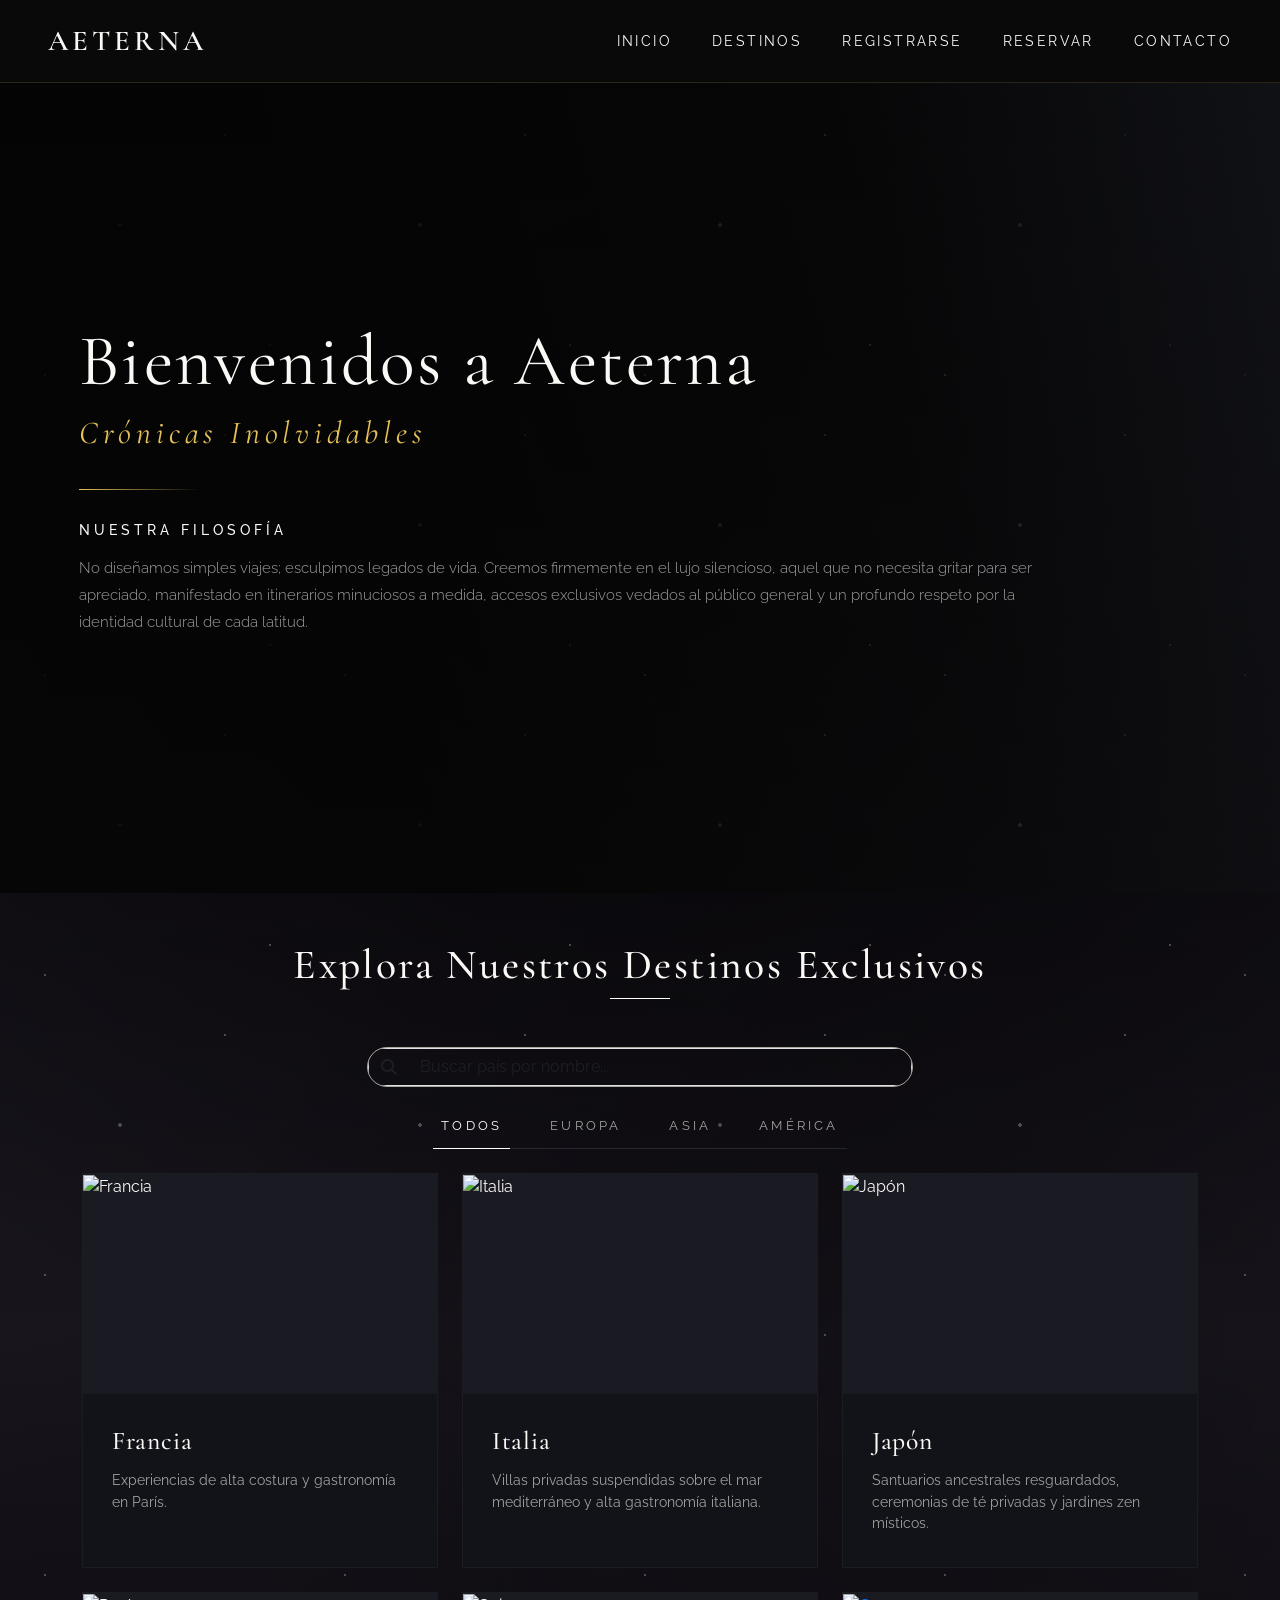
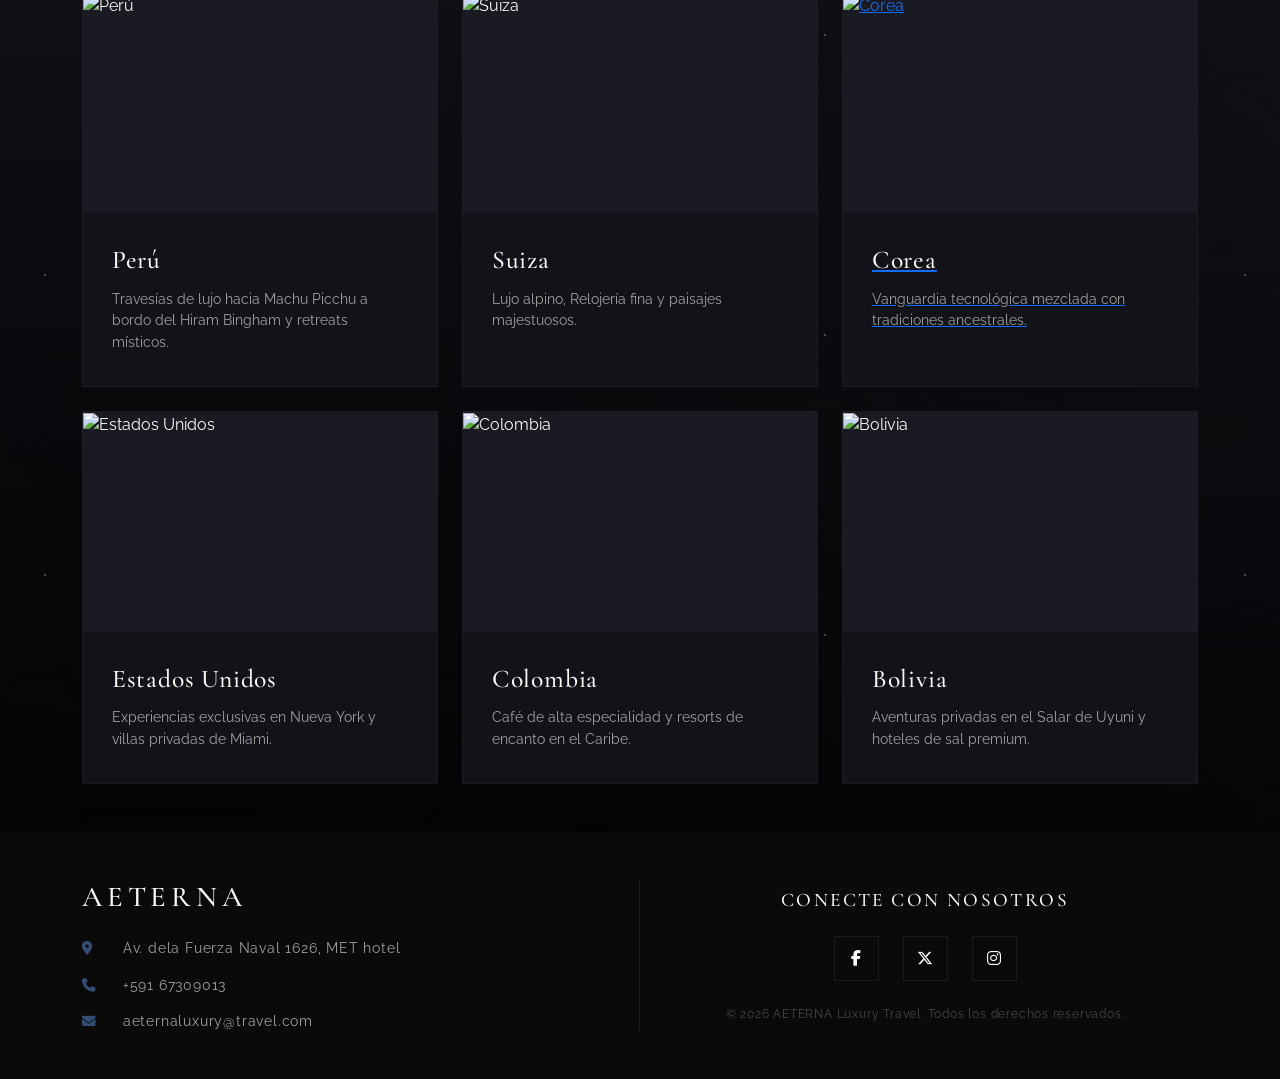
==== index.html @ 86c75acb "Add files via upload" ====
<!DOCTYPE html>
<html lang="es">
<head>
    <meta charset="UTF-8">
    <meta name="viewport" content="width=device-width, initial-scale=1.0">
    <title>Aeterna | Agencia de Turismo</title>
    <link href="https://cdn.jsdelivr.net/npm/bootstrap@5.3.2/dist/css/bootstrap.min.css" rel="stylesheet">
    <link rel="stylesheet" href="https://cdnjs.cloudflare.com/ajax/libs/font-awesome/6.4.2/css/all.min.css">
    <link rel="preconnect" href="https://fonts.googleapis.com">
    <link rel="preconnect" href="https://fonts.gstatic.com" crossorigin>
    <link href="https://fonts.googleapis.com/css2?family=Cormorant+Garamond:ital,wght@0,400;0,600;1,400&family=Raleway:wght@300;400;500&display=swap" rel="stylesheet">
    <link rel="stylesheet" href="estilos-globales.css">
</head>

<body>
    <div class="grid-container">
        <header class="header-area">
            <nav class="nav-luxury container-fluid d-flex justify-content-between align-items-center">
                <div class="logo">
                    <a href="#">AETERNA</a>
                </div>
                <ul class="nav-links d-flex align-items-center m-0 p-0">
                    <li><a href="#">Inicio</a></li>
                    <li><a href="#paises-section">Destinos</a></li>
                    <li><a href="registro.html">Registrarse</a></li>
                    <li><a href="">Reservar</a></li>
                    <li><a href="#contacto-section">Contacto</a></li>
                </ul>
            </nav>
        </header>
        <main class="main-area">
    <div class="video-background-container">
    <video id="bg-video-1" class="video-fondo activo" autoplay muted playsinline></video>
    <video id="bg-video-2" class="video-fondo oculto" muted playsinline></video>
</div>
    <div class="video-overlay-luxury"></div>
    <div class="container hero-wrapper-content">
        <div class="row">
            <div class="col-12 col-md-7 text-start content-left-align">
                <div class="hero-brand-group">
                    <h1 class="welcome-text animated-fade">Bienvenidos a Aeterna</h1>
                    <p class="subtitle-text animated-fade">Crónicas Inolvidables</p>
                </div>
                <div class="philosophy-divider animated-fade"></div>
                <div class="hero-philosophy-group animated-fade">
                    <h2 class="philosophy-title-hero">Nuestra Filosofía</h2>
                    <p class="philosophy-p-hero">
                        No diseñamos simples viajes; esculpimos legados de vida. Creemos firmemente en el lujo silencioso, aquel que no necesita gritar para ser apreciado, manifestado en itinerarios minuciosos a medida, accesos exclusivos vedados al público general y un profundo respeto por la identidad cultural de cada latitud.
                    </p>
                </div>
            </div>
        </div>
    </div>
</main>

        <section id="paises-section" class="paises-area container py-5"> 
            <div class="text-center mb-5">
                <h2 class="section-title">Explora Nuestros Destinos Exclusivos</h2>
                <div class="title-divider"></div>
            </div>

            <div class="row justify-content-center mb-4">
                <div class="col-md-6 col-sm-10">
                    <div class="input-group search-box-container">
                        <span class="input-group-text bg-transparent border-end-0 text-muted">
                            <i class="fas fa-search"></i>
                        </span>
                        <input type="text" id="inputBuscarPais" class="form-control border-start-0 bg-transparent custom-search-input" placeholder="Buscar país por nombre..." onkeyup="buscarPais()">
                    </div>
                </div>
            </div>

            <div class="text-center mb-4">
                <div class="btn-group-luxury" role="group" aria-label="Filtro de Continentes">
                    <button type="button" class="btn-filtro activo" id="btn-todos" onclick="filtrarContinente('todos')">Todos</button>
                    <button type="button" class="btn-filtro" id="btn-europa" onclick="filtrarContinente('europa')">Europa</button>
                    <button type="button" class="btn-filtro" id="btn-asia" onclick="filtrarContinente('asia')">Asia</button>
                    <button type="button" class="btn-filtro" id="btn-america" onclick="filtrarContinente('america')">América</button>
                </div>
            </div>

            <div class="row g-4 justify-content-center" id="contenedor-paises">

                <div class="col-12 col-md-4 tarjeta-pais europa" data-continente="europa">
                     <div class="card-luxury">
                        <div class="card-img-container">
                            <img src="https://i.pinimg.com/736x/cc/96/9d/cc969d372f952c2053437c16ad80ee6a.jpg" alt="Francia">
                        </div>
                        <div class="card-body-luxury">
                             <h3 class="nombre-pais">Francia</h3>
                             <p>Experiencias de alta costura y gastronomía en París.</p>
                        </div>
                     </div>
                </div>

                <div class="col-12 col-md-4 tarjeta-pais europa" data-continente="europa">
                    <div class="card-luxury">
                        <div class="card-img-container">
                            <img src="https://i.pinimg.com/1200x/7b/db/18/7bdb18515af8751d3ba324c2105875e7.jpg" alt="Italia">
                        </div>
                        <div class="card-body-luxury">
                            <h3 class="nombre-pais">Italia</h3>
                            <p>Villas privadas suspendidas sobre el mar mediterráneo y alta gastronomía italiana.</p>
                        </div>
                    </div>
                </div>

                <div class="col-12 col-md-4 tarjeta-pais asia" data-continente="asia">
                    <div class="card-luxury">
                        <div class="card-img-container">
                            <img src="https://i.pinimg.com/736x/55/bf/6f/55bf6f8e23130c33e511cfdaa928790c.jpg" alt="Japón">
                        </div>
                        <div class="card-body-luxury">
                            <h3 class="nombre-pais">Japón</h3>
                            <p>Santuarios ancestrales resguardados, ceremonias de té privadas y jardines zen místicos.</p>
                        </div>
                    </div>
                </div>

                <div class="col-12 col-md-4 tarjeta-pais america" data-continente="america">
                    <div class="card-luxury">
                        <div class="card-img-container">
                            <img src="https://i.pinimg.com/1200x/0e/dd/ed/0eddedef6a67d2a4391e38eb9f444e10.jpg" alt="Perú">
                        </div>
                        <div class="card-body-luxury">
                            <h3 class="nombre-pais">Perú</h3>
                            <p>Travesías de lujo hacia Machu Picchu a bordo del Hiram Bingham y retreats místicos.</p>
                        </div>
                    </div>
                </div>

                <div class="col-12 col-md-4 tarjeta-pais europa" data-continente="europa">
                    <div class="card-luxury">
                        <div class="card-img-container">
                            <img src="https://i.pinimg.com/736x/97/32/77/9732772e1af26a20824ace7613f2123b.jpg" alt="Suiza">
                        </div>
                        <div class="card-body-luxury">
                            <h3 class="nombre-pais">Suiza</h3>
                            <p>Lujo alpino, Relojería fina y paisajes majestuosos.</p>
                        </div>
                    </div>
                </div>

                <div class="col-12 col-md-4 tarjeta-pais asia" data-continente="asia">
                    <a href="corea.html" class="tarjeta-enlace-luxury">
                    <div class="card-luxury">
                        <div class="card-img-container">
                            <img src="https://i.pinimg.com/736x/15/d8/75/15d87575174474d05147fbaf61144802.jpg" alt="Corea">
                        </div>
                        <div class="card-body-luxury">
                            <h3 class="nombre-pais">Corea</h3>
                            <p>Vanguardia tecnológica mezclada con tradiciones ancestrales.</p>
                        </div>
                    </div>
                    </a>
                </div>

                <div class="col-12 col-md-4 tarjeta-pais america" data-continente="america">
                    <div class="card-luxury">
                        <div class="card-img-container">
                            <img src="https://i.pinimg.com/736x/42/97/a0/4297a05ba769952608c35d2f7abcfbee.jpg" alt="Estados Unidos">
                        </div>
                        <div class="card-body-luxury">
                            <h3 class="nombre-pais">Estados Unidos</h3>
                            <p>Experiencias exclusivas en Nueva York y villas privadas de Miami.</p>
                        </div>
                    </div>
                </div>

                <div class="col-12 col-md-4 tarjeta-pais america" data-continente="america">
                    <div class="card-luxury">
                        <div class="card-img-container">
                            <img src="https://i.pinimg.com/736x/41/65/58/416558e6dfaa7a0b8998f95ed372731f.jpg" alt="Colombia">
                        </div>
                        <div class="card-body-luxury">
                            <h3 class="nombre-pais">Colombia</h3>
                            <p>Café de alta especialidad y resorts de encanto en el Caribe.</p>
                        </div>
                    </div>
                </div>

                <div class="col-12 col-md-4 tarjeta-pais america" data-continente="america">
                    <div class="card-luxury">
                        <div class="card-img-container">
                            <img src="https://i.pinimg.com/736x/98/8e/39/988e3962884c37090c67e6cf02dabfad.jpg" alt="Bolivia">
                        </div>
                        <div class="card-body-luxury">
                            <h3 class="nombre-pais">Bolivia</h3>
                            <p>Aventuras privadas en el Salar de Uyuni y hoteles de sal premium.</p>
                        </div>
                    </div>
                </div>

            </div>
        </section>

        <footer id="contacto-section" class="footer-area">
            <div class="container py-5">
                <div class="row g-4 align-items-center">
                    <div class="col-12 col-md-6 text-center text-md-start border-md-right">
                        <h4 class="footer-brand mb-4">AETERNA</h4>
                        <ul class="list-unstyled contact-info-list p-0 m-0">
                            <li class="mb-3"><i class="fa-solid fa-location-dot me-3 icon-gold"></i> Av. dela Fuerza Naval 1626, MET hotel</li>
                            <li class="mb-3"><i class="fa-solid fa-phone me-3 icon-gold"></i> +591 67309013</li>
                            <li class="mb-0"><i class="fa-solid fa-envelope me-3 icon-gold"></i> aeternaluxury@travel.com</li>
                        </ul>
                    </div>
                    <div class="col-12 col-md-6 text-center">
                        <h5 class="social-title mb-4">Conecte con Nosotros</h5>
                        <div class="social-icons-wrapper d-flex justify-content-center gap-4">
                            <a href="#" class="social-link-luxury" aria-label="Facebook"><i class="fa-brands fa-facebook-f"></i></a>
                            <a href="#" class="social-link-luxury" aria-label="Twitter"><i class="fa-brands fa-x-twitter"></i></a>
                            <a href="#" class="social-link-luxury" aria-label="LinkedIn"><i class="fa-brands fa-instagram"></i></a>
                        </div>
                        <p class="copyright-text mt-4 m-0">&copy; 2026 AETERNA Luxury Travel. Todos los derechos reservados.</p>
                    </div>
                </div>
            </div>
        </footer>

    </div>

    <script src="https://cdn.jsdelivr.net/npm/bootstrap@5.3.2/dist/js/bootstrap.bundle.min.js"></script>
    <script src="script.js"></script>
</body>
</html>
---- estilos-globales.css ----
/* ==========================================================================
   PALETA DE COLORES & CONFIGURACIONES GENERALES
   ========================================================================== */
:root {
    --color-marfil-suave: #FBF9F6;
    --color-crema: #F4EFEA;
    --color-oro-soft: #E5C158; 
    --color-oro-apagado: #B89742;
    --color-plata: #EAEAEA;
    --color-gris-texto: #A0A0A0;
    --color-negro-profundo: #0A0A0B; 
}

html {
    scroll-behavior: smooth;
}

body {
    margin: 0;
    padding: 0;
    /* fondo dinámico */
    background: radial-gradient(circle at 50% 15%, rgba(0, 0, 0, 0.767), transparent 45%),
                radial-gradient(circle at 80% 50%, rgba(0, 0, 0, 0.3), transparent 50%),
                radial-gradient(circle at 20% 80%, rgba(0, 0, 0, 0.4), transparent 55%),
                linear-gradient(to bottom, #000000, #1c1822, #000000);
    color: var(--color-marfil-suave);
    font-family: 'Raleway', sans-serif;
    overflow-x: hidden;
    position: relative;
}

/* El efecto de estrellas */
body::before {
    content: "";
    position: absolute;
    top: 0; 
    left: 0; 
    width: 100%; 
    height: 100%;
    z-index: -1; /* Se mantiene al fondo de todo */
    background-image: 
        radial-gradient(circle at 15% 25%, #ffffff 1px, transparent 1px),
        radial-gradient(circle at 75% 45%, #ffffff 1px, transparent 1px),
        radial-gradient(circle at 40% 75%, #ffffff 2px, transparent 2px),
        radial-gradient(circle at 90% 15%, #ffffff 1px, transparent 1px);
    background-size: 300px 300px;
    opacity: 0.25; 
    /* Llamada a la animación */
    animation: estrellasMovimiento 45s linear infinite;
}

@keyframes estrellasMovimiento {
    from {
        background-position: 0 0;
    }
    to {
        background-position: 300px 600px; /* Desplaza el patrón de estrellas en diagonal */
    }
}

/* ==========================================================================
   DISEÑO BASE CON REJILLA MATEMÁTICA (CSS GRID - PRÁCTICA #9)
   ========================================================================== */
.grid-container {
    display: grid;
    grid-template-columns: 1fr;
    grid-template-rows: auto auto auto auto auto; /* Eliminamos el minmax invasivo */
    grid-template-areas:
        "header"
        "main"
        "paises"

        "footer";
}

.header-area { grid-area: header; }
.main-area {
    position: relative;
    padding: 4rem 1rem;
    overflow: hidden;
    background: transparent !important; /* Forzamos transparencia para unificar el azul */
}

.main-area::before {
    display: none !important;
}
.paises-area { grid-area: paises; }
.aside-area  { grid-area: aside; }
.footer-area { grid-area: footer; }

/* ==========================================================================
   COMPONENTE: MENÚ DE NAVEGACIÓN (HEADER)
   ========================================================================== */
.header-area {
    position: sticky;
    top: 0;
    z-index: 1000;
    background-color: rgba(10, 10, 11, 0.95);
    border-bottom: 1px solid rgba(229, 193, 88, 0.15);
    backdrop-filter: blur(10px);
}

.nav-luxury {
    padding: 1.2rem 3rem;
}

.logo a {
    font-family: 'Cormorant Garamond', serif;
    font-size: 1.8rem;
    font-weight: 600;
    letter-spacing: 0.25rem;
    color: var(--color-marfil-suave);
    text-decoration: none;
    transition: color 0.3s ease;
}

.logo a:hover {
    color: var(--color-oro-soft);
}

.nav-links {
    list-style: none;
}

.nav-links li {
    margin-left: 2.5rem;
}

.nav-links a {
    color: var(--color-marfil-suave);
    text-decoration: none;
    font-size: 0.85rem;
    font-weight: 400;
    text-transform: uppercase;
    letter-spacing: 0.15rem;
    transition: all 0.3s ease;
    padding-bottom: 0.4rem;
    border-bottom: 1px solid transparent;
}

.nav-links a:hover {
    color: var(--color-oro-soft);
    border-bottom: 1px solid var(--color-oro-soft);
}


/* ==========================================================================
   COMPONENTES DE PAÍSES Y TARJETAS
   ========================================================================== */
.section-title {
    font-family: 'Cormorant Garamond', serif;
    font-size: 2.6rem;
    letter-spacing: 0.15rem;
    color: var(--color-marfil-suave);
    margin-bottom: 0.5rem;
}

.title-divider {
    width: 60px;
    height: 1px;
    background-color: #ffffff;
    margin: 0 auto;
}

.btn-group-luxury {
    display: inline-flex;
    border-bottom: 1px solid rgba(255, 255, 255, 0.1);
    padding-bottom: 0.5rem;
    gap: 2rem;
}

.btn-filtro {
    background: none;
    border: none;
    color: var(--color-gris-texto);
    font-size: 0.8rem;
    text-transform: uppercase;
    letter-spacing: 0.2rem;
    padding: 0.3rem 0.5rem;
    transition: all 0.4s ease;
    position: relative;
}

.btn-filtro:hover, .btn-filtro.activo {
    color: #ffffff;
    cursor: pointer;
}

.btn-filtro.activo::after {
    content: '';
    position: absolute;
    bottom: -9px;
    left: 0;
    width: 100%;
    height: 1px;
    background-color: #ffffff;
}

.card-luxury {
    background-color: #121318;
    border: 1px solid rgba(255, 255, 255, 0.04);
    border-radius: 0;
    transition: all 0.4s cubic-bezier(0.16, 1, 0.3, 1);
    height: 100%;
    overflow: hidden; /* Asegura que nada sobresalga */
}

.card-luxury:hover {
    transform: translateY(-8px); /* Sube para denotar interactividad */
    border-color: rgba(255, 255, 255, 0.829);
    
    /* Combinamos una sombra y un destello alrededor */
    box-shadow: 0 20px 40px rgba(0, 0, 0, 0.6), 
                0 0 25px rgba(88, 163, 225, 0.438);
}

/* --- SOLUCIÓN AL DESBORDE DE IMÁGENES --- */
.card-img-container {
    width: 100%;
    height: 220px; /* Altura controlada fija */
    overflow: hidden;
    background-color: #1a1b22;
}

.card-img-container img {
    width: 100%;
    height: 100%;
    object-fit: cover; /* Recorta y centra la imagen sin deformarla */
    transition: transform 0.6s ease;
}

.card-luxury:hover .card-img-container img {
    transform: scale(1.06); /* Efecto zoom al pasar el mouse */
}

.card-body-luxury {
    padding: 2rem 1.8rem;
}

.card-body-luxury h3 {
    font-family: 'Cormorant Garamond', serif;
    font-size: 1.6rem;
    letter-spacing: 0.05rem;
    margin-bottom: 0.8rem;
    color: var(--color-marfil-suave);
}

.card-body-luxury p {
    font-size: 0.85rem;
    line-height: 1.6;
    color: var(--color-gris-texto);
    margin: 0;
}

/* Estado Base de la Tarjeta (Visible, flotando en su lugar y con tamaño intacto) */
.tarjeta-pais {
    opacity: 1;
    transform: translateY(0) scale(1);
    visibility: visible;
    display: block; /* Mantiene su estructura en el row de Bootstrap */
    
    /* Transición para el desvanecimiento y la elevación flotante */
    transition: opacity 0.4s cubic-bezier(0.25, 1, 0.5, 1),
                transform 0.4s cubic-bezier(0.25, 1, 0.5, 1);
}

/* FASE 1: Desvanecimiento Total (Fade-out hacia abajo) */
.tarjeta-pais.fade-oculto {
    opacity: 0;
    transform: translateY(15px) scale(0.95);
}

/* FASE 2: Eliminación física del flujo visual (Para que las tarjetas que quedan se centren suavemente) */
.tarjeta-pais.completamente-oculto {
    display: none !important;
}

/* Suavizar el movimiento de reacomodo del contenedor de Bootstrap */
#contenedor-paises {
    transition: all 0.5s ease-in-out;
}
/* Barra de búsqueda */
.search-box-container {
    border: 1px solid rgba(240, 236, 228, 0.699);
    border-radius: 30px;
    overflow: hidden;
    transition: all 0.3s ease;
}

.search-box-container :focus-within {
    border-color: #4b81c9;
    box-shadow: 0 0 10px rgba(212, 175, 55, 0.2);
}

.custom-search-input {
    color: var(--color-marfil-suave);
    font-family: 'Raleway', sans-serif; 
    outline: none;
}

.custom-search-input:focus {
    box-shadow: none;
    color: #ffffff;
}

/* ==========================================================================
   COMPONENTE: ASIDE Y FOOTER
   ========================================================================== */
.aside-area {
    background-color: #0E0F12;
    border-top: 1px solid rgba(255, 255, 255, 0.03);
    border-bottom: 1px solid rgba(255, 255, 255, 0.03);
}

.philosophy-title {
    font-family: 'Cormorant Garamond', serif;
    font-size: 2.4rem;
    letter-spacing: 0.1rem;
    margin-bottom: 1.5rem;
    color: var(--color-marfil-suave);
}

.philosophy-p {
    font-size: 0.95rem;
    line-height: 1.8;
    color: var(--color-gris-texto);
    font-weight: 300;
}

.footer-area {
    background-color: #0A0A0B;
}

.border-md-right {
    border-right: 1px solid rgba(229, 193, 88, 0.1);
}

.footer-brand {
    font-family: 'Cormorant Garamond', serif;
    font-size: 1.8rem;
    letter-spacing: 0.3rem;
    color: var(--color-marfil-suave);
}

.contact-info-list li {
    font-size: 0.85rem;
    color: var(--color-gris-texto);
    letter-spacing: 0.05rem;
}

.icon-gold {
    color: #3f6092c7;
    width: 20px;
}

.social-title {
    font-family: 'Cormorant Garamond', serif;
    font-size: 1.2rem;
    letter-spacing: 0.15rem;
    text-transform: uppercase;
    color: var(--color-marfil-suave);
}

.social-link-luxury {
    width: 45px;
    height: 45px;
    border: 1px solid rgba(255, 255, 255, 0.08);
    display: inline-flex;
    justify-content: center;
    align-items: center;
    color: var(--color-marfil-suave);
    text-decoration: none;
    transition: all 0.3s ease;
}

.social-link-luxury:hover {
    color: var(--color-negro-profundo);
    background-color: #3f6092c7;
    border-color: #3f6092c7;
}

.copyright-text {
    font-size: 0.75rem;
    color: rgba(255, 255, 255, 0.25);
    letter-spacing: 0.05rem;
}

/* ==========================================================================
   RESPONSIVE DESIGN
   ========================================================================== */
@media (max-width: 767.98px) {
    .border-md-right {
        border-right: none !important;
        border-bottom: 1px solid rgba(229, 193, 88, 0.1);
        padding-bottom: 2rem;
    }

    .nav-luxury {
        padding: 1rem 1.5rem;
        flex-direction: column;
        gap: 1rem;
    }

    .nav-links li {
        margin-left: 1rem;
        margin-right: 1rem;
    }

    .welcome-text { font-size: 2.5rem; }
    .subtitle-text { font-size: 1.3rem; }
}

@media (max-width: 600px) {
    .grid-container {
        grid-template-rows: auto auto auto auto auto;
    }
    
    .btn-group-luxury { gap: 0.8rem; }
    .btn-filtro {
        font-size: 0.7rem;
        letter-spacing: 0.1rem;
    }
}
/* ==========================================================================
   NUEVOS ESTILOS: HERO CON VIDEO DE FONDO (CORREGIDO COMPORTAMIENTO ZOOM)
   ========================================================================== */

.main-area {
    grid-area: main;
    position: relative;
    width: 100%;
    min-height: 90vh; /* Define la altura del contenedor principal */
    overflow: hidden;
    background: #0A0A0B; 
    
    /* ¡NUEVO! Convertimos al padre en Flexbox para que controle el centrado real de los hijos */
    display: flex !important;
    align-items: center !important;
}

/* Contenedor de video en modo absoluto forzado */
.video-background-container {
    position: absolute;
    top: 0;
    left: 0;
    width: 100%;
    height: 100%;
    z-index: 1; /* Al fondo */
    overflow: hidden;
    pointer-events: none;
}

.video-fondo {
    position: absolute;
    top: 0;
    left: 0;
    width: 100%;
    height: 100%;
    object-fit: cover; /* Evita que el video se distorsione o alargue */
    transition: opacity 1.5s ease-in-out;
}

/* Capa de oscurecimiento y gradiente */
.video-overlay-luxury {
    position: absolute;
    top: 0; 
    left: 0;
    width: 100%; 
    height: 100%;
    background: linear-gradient(75deg, rgba(5, 5, 5, 0.85) 30%, rgba(10, 10, 11, 0.6) 70%, rgba(18, 19, 24, 0.9) 100%);
    z-index: 2; /* Por encima de los videos, por debajo del texto */
}

.hero-wrapper-content {
    position: relative;
    z-index: 3;
    max-width: 100% !important; 
    width: 100% !important;
    
    /* 1. CONTROL HORIZONTAL (Izquierda / Derecha) */
    padding-left: 6% !important; 
    padding-right: 6% !important; 
    
    /* 2. REPARACIÓN DEL CONTROL VERTICAL */
    /* Dejamos que herede la alineación del padre (.main-area) para que sea elástica con el zoom */
    display: block !important; 
}

.content-left-align {
    padding-left: 0px !important;
    position: relative;
    width: 100%;
    
    /* Quitamos el transform invasivo para evitar desfases visuales extraños al alejar */
    transform: none !important; 
}
/* --- SOLUCIÓN AL ESTIRAMIENTO DE IMÁGENES DE PAÍSES --- */
.card-img-container {
    width: 100%;
    height: 220px; 
    overflow: hidden;
    background-color: #1a1b22;
}

.card-img-container img {
    width: 100%;
    height: 100%;
    object-fit: cover !important; /* Fuerza a la imagen a recortarse en lugar de estirarse */
    transition: transform 0.6s ease;
}
/* Ajustes tipográficos para los títulos principales */
.welcome-text {
    font-family: 'Cormorant Garamond', serif;
    font-size: 4.5rem;
    font-weight: 400;
    letter-spacing: 0.15rem;
    color: var(--color-marfil-suave);
    line-height: 1.1;
    margin-bottom: 0.5rem;
}

.subtitle-text {
    font-family: 'Cormorant Garamond', serif;
    font-style: italic;
    font-size: 2rem;
    color: var(--color-oro-soft);
    letter-spacing: 0.3rem;
    margin-bottom: 0;
}

/* Divisor sutil entre bienvenida y filosofía */
.philosophy-divider {
    width: 120px;
    height: 1px;
    background: linear-gradient(to right, var(--color-oro-soft), transparent);
    margin: 2rem 0;
}

/* Modificaciones visuales a la filosofía para que acompañe de forma sofisticada */
.philosophy-title-hero {
    font-family: 'Raleway', sans-serif;
    font-size: 0.85rem;
    font-weight: 500;
    text-transform: uppercase;
    letter-spacing: 0.25rem;
    color: var(--color-marfil-suave);
    margin-bottom: 1rem;
}

.philosophy-p-hero {
    font-family: 'Raleway', sans-serif;
    font-size: 0.95rem;
    line-height: 1.8;
    color: var(--color-gris-texto);
    font-weight: 300;
    max-width: 90%;
}

/* Responsividad para celulates: Centrado automático si la pantalla es pequeña */
@media (max-width: 767.98px) {
    .content-left-align {
        text-align: center !important;
        padding-left: 0;
    }
    .welcome-text { font-size: 2.8rem; }
    .subtitle-text { font-size: 1.5rem; }
    .philosophy-divider { margin: 1.5rem auto; }
    .philosophy-p-hero { max-width: 100%; }
}
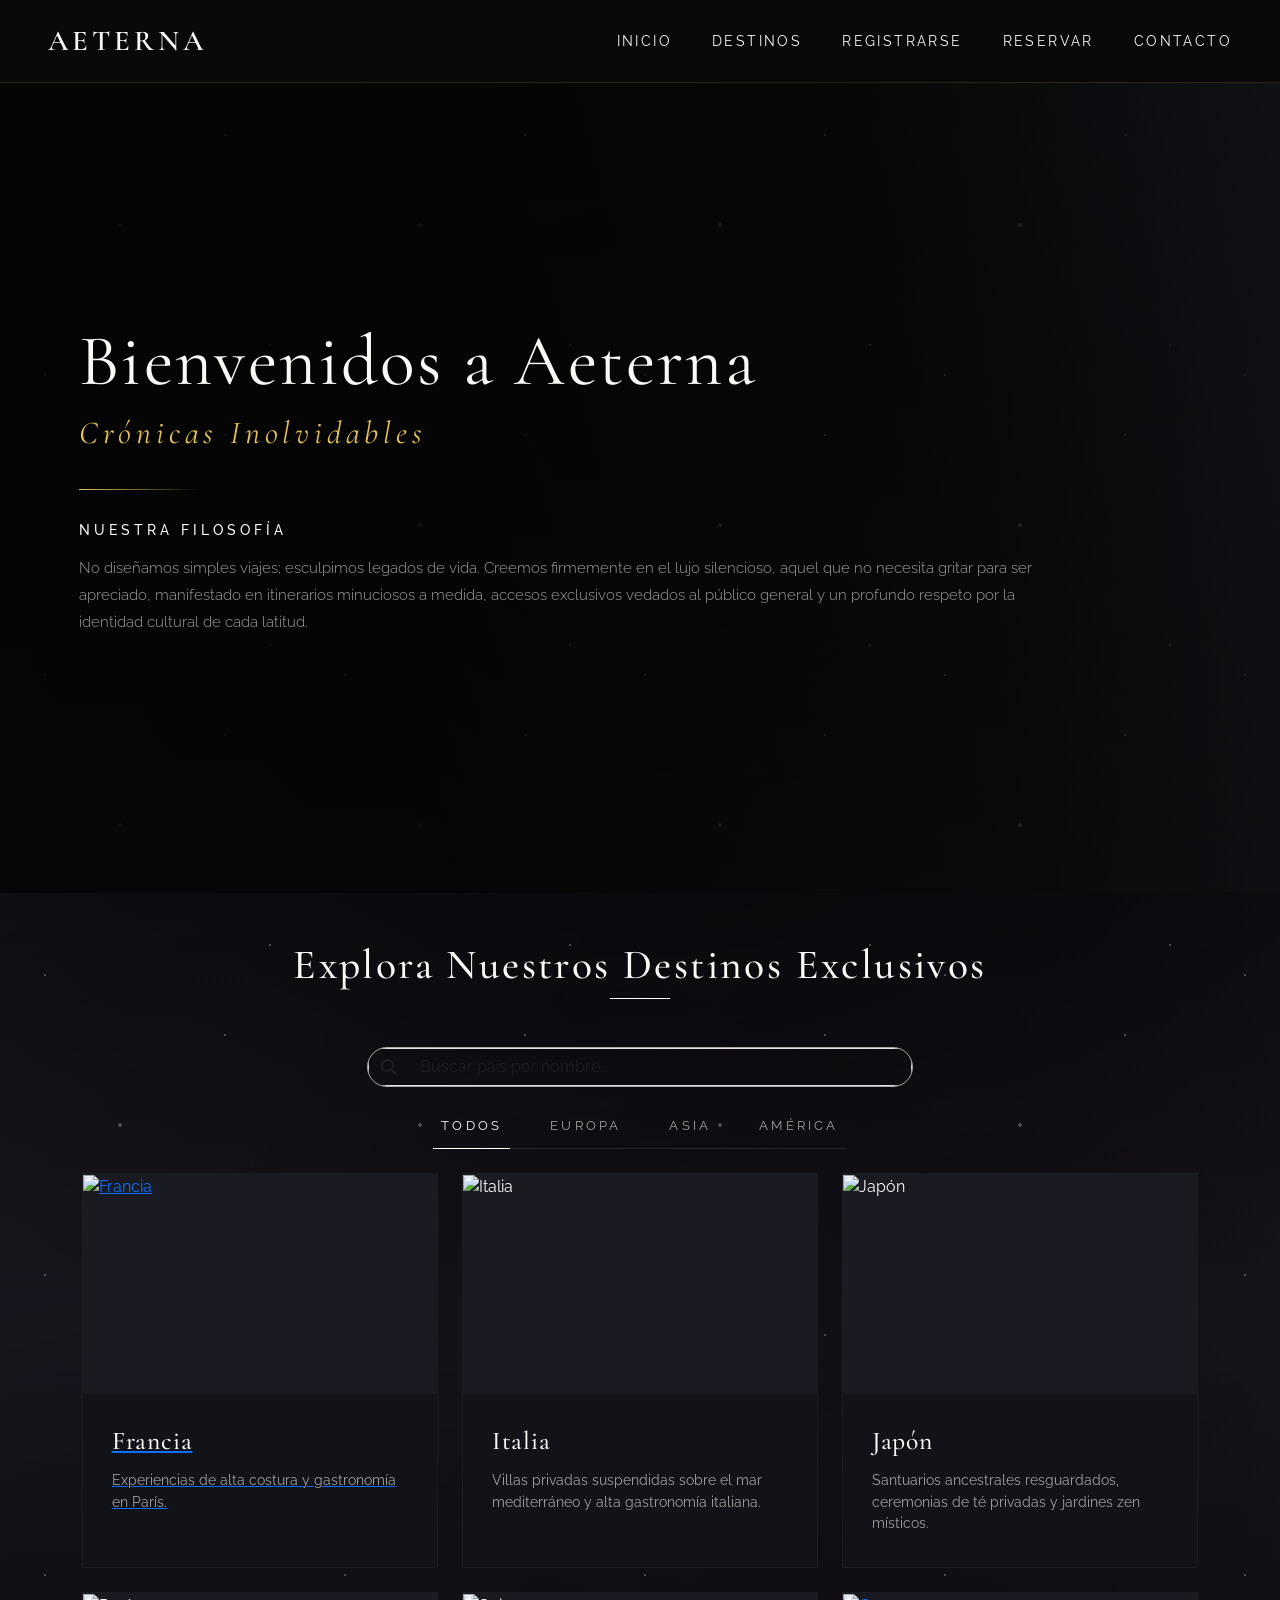
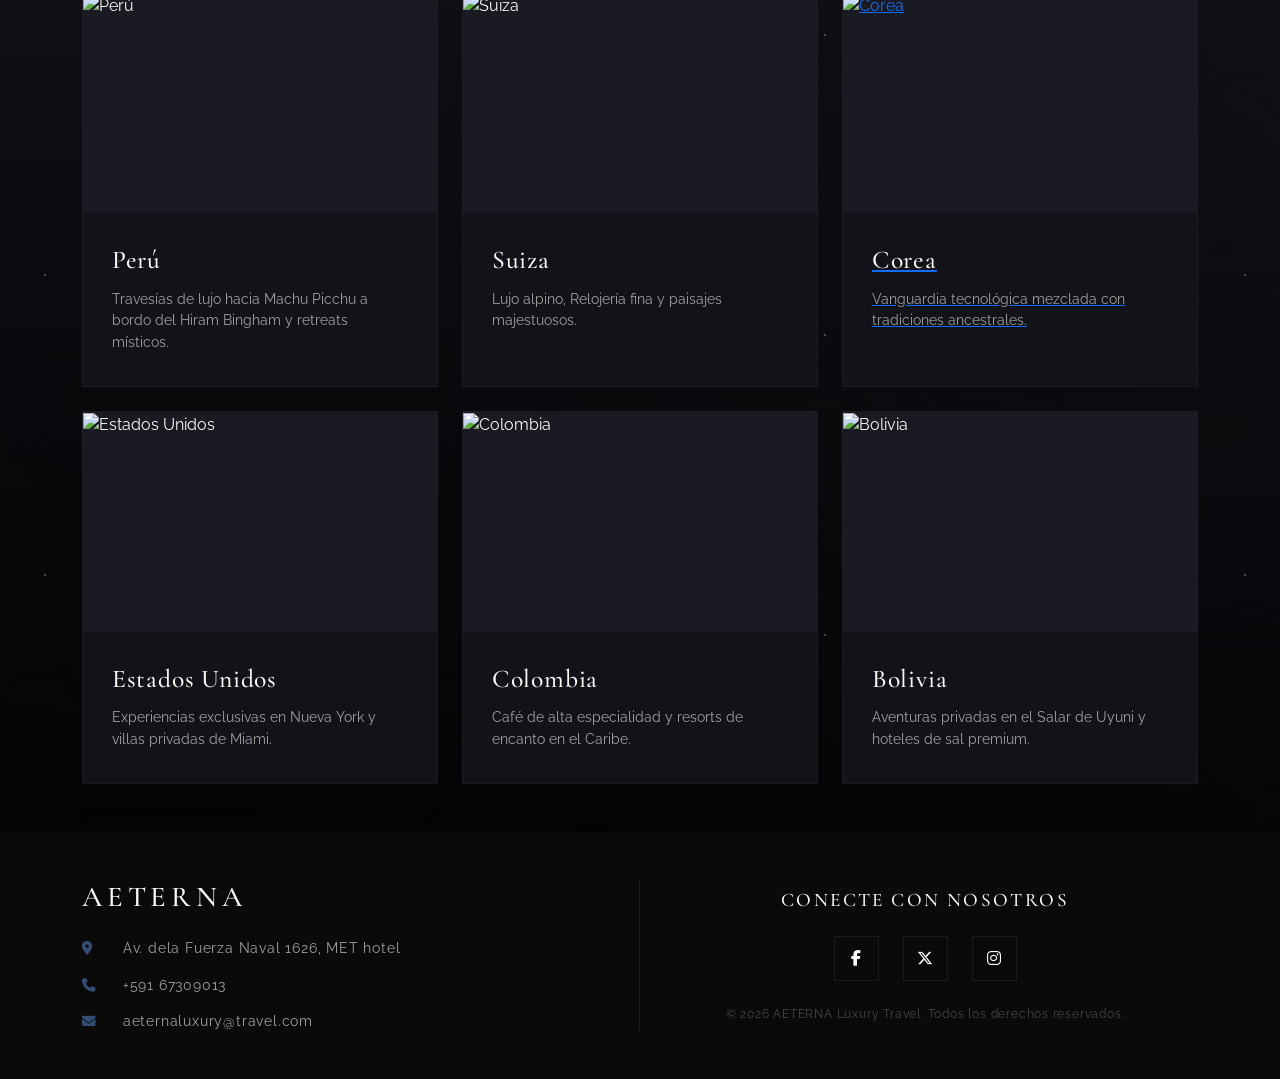
==== commit ee72b668: "Add files via upload" ====
--- a/index.html
+++ b/index.html
@@ -82,6 +82,7 @@
             <div class="row g-4 justify-content-center" id="contenedor-paises">
 
                 <div class="col-12 col-md-4 tarjeta-pais europa" data-continente="europa">
+                    <a href="francia.html" class="tarjeta-enlace-luxury">
                      <div class="card-luxury">
                         <div class="card-img-container">
                             <img src="https://i.pinimg.com/736x/cc/96/9d/cc969d372f952c2053437c16ad80ee6a.jpg" alt="Francia">
@@ -91,6 +92,7 @@
                              <p>Experiencias de alta costura y gastronomía en París.</p>
                         </div>
                      </div>
+                     </a>
                 </div>
 
                 <div class="col-12 col-md-4 tarjeta-pais europa" data-continente="europa">
@@ -130,6 +132,7 @@
                 </div>
 
                 <div class="col-12 col-md-4 tarjeta-pais europa" data-continente="europa">
+                    <a href="suiza.html" class="tarjeta-enlace-luxury"></a>
                     <div class="card-luxury">
                         <div class="card-img-container">
                             <img src="https://i.pinimg.com/736x/97/32/77/9732772e1af26a20824ace7613f2123b.jpg" alt="Suiza">
@@ -139,6 +142,7 @@
                             <p>Lujo alpino, Relojería fina y paisajes majestuosos.</p>
                         </div>
                     </div>
+                    </a>
                 </div>
 
                 <div class="col-12 col-md-4 tarjeta-pais asia" data-continente="asia">
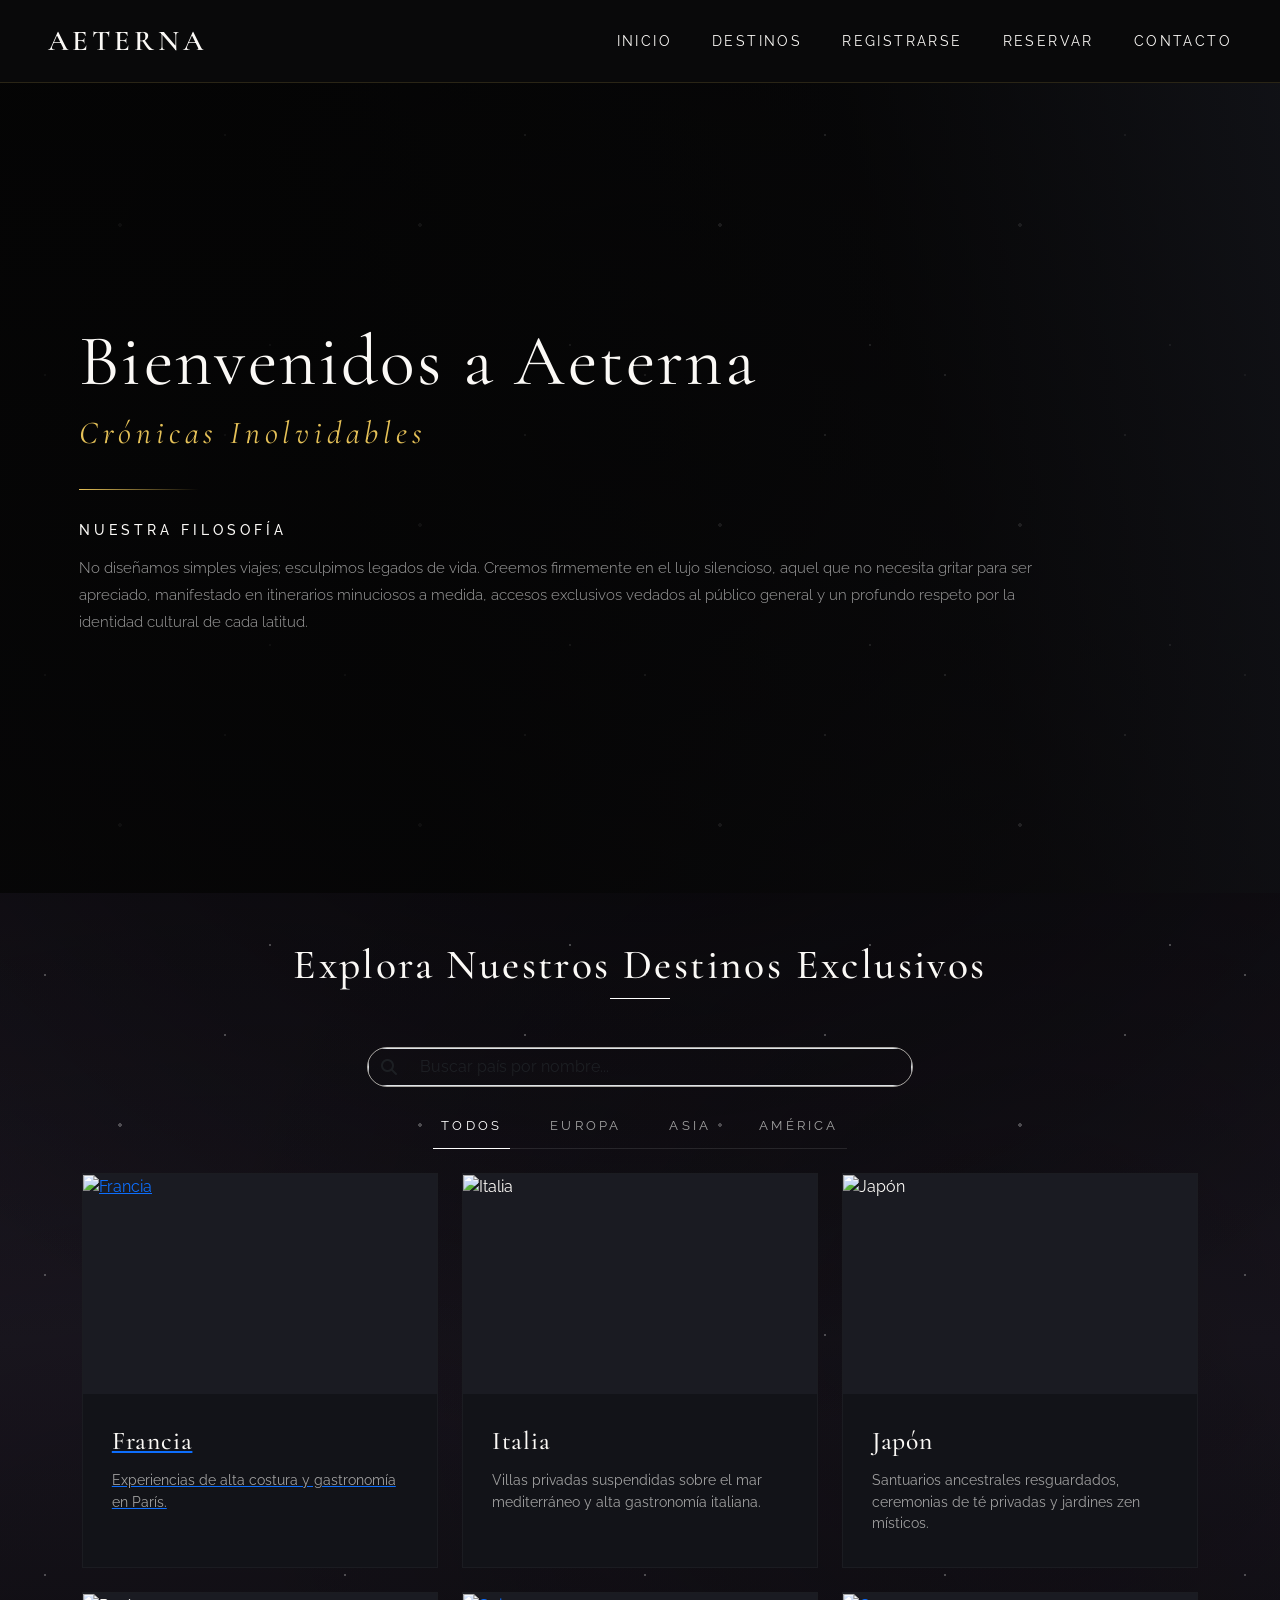
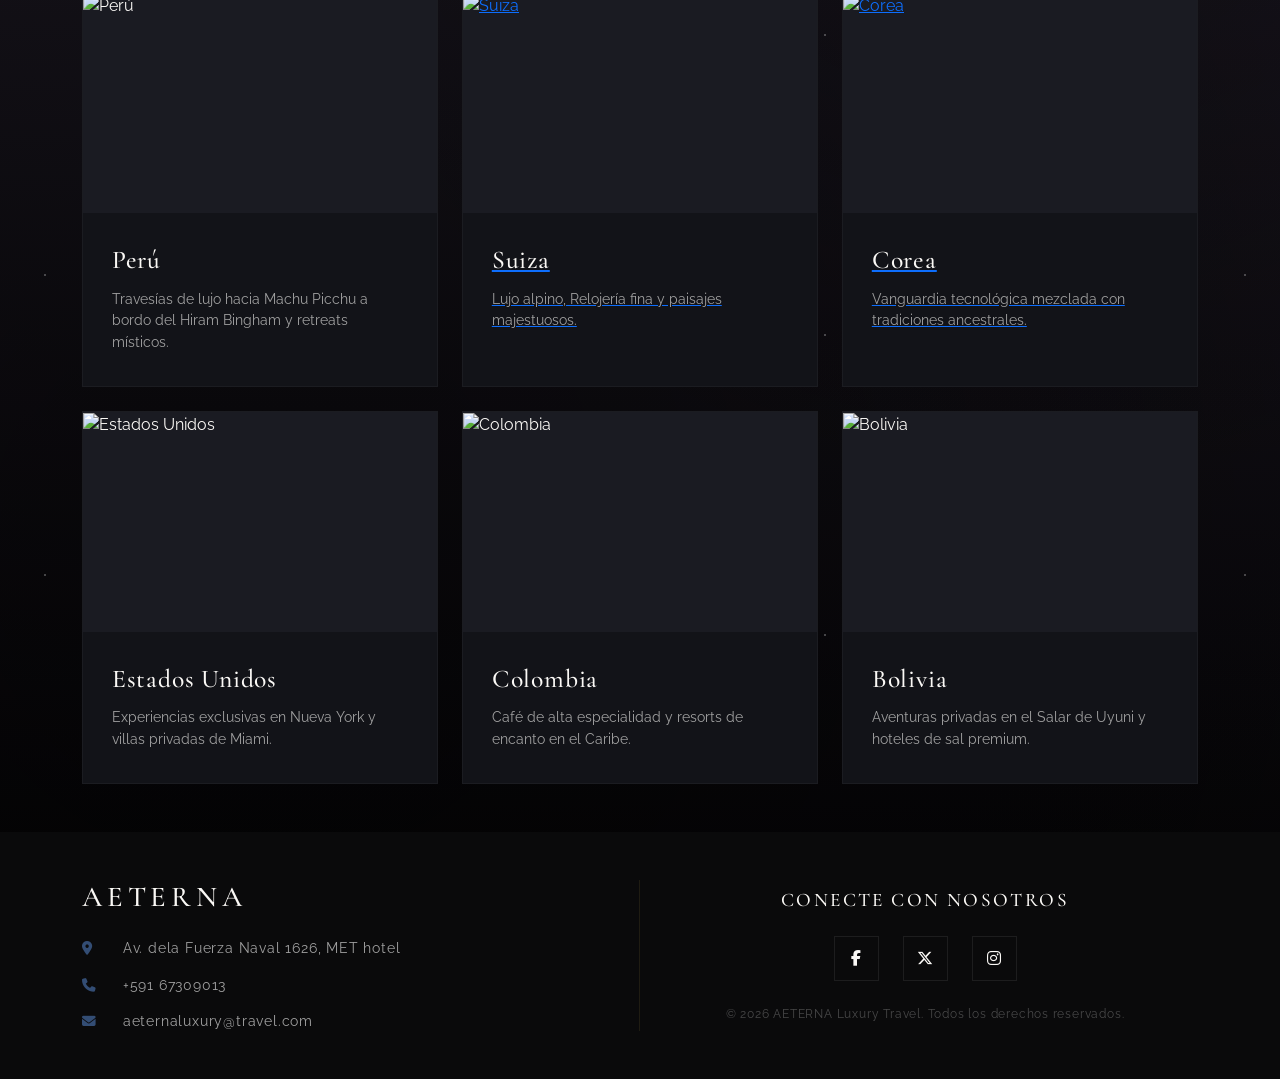
==== commit ba45836b: "Add files via upload" ====
--- a/index.html
+++ b/index.html
@@ -132,7 +132,7 @@
                 </div>
 
                 <div class="col-12 col-md-4 tarjeta-pais europa" data-continente="europa">
-                    <a href="suiza.html" class="tarjeta-enlace-luxury"></a>
+                    <a href="suiza.html" class="tarjeta-enlace-luxury">
                     <div class="card-luxury">
                         <div class="card-img-container">
                             <img src="https://i.pinimg.com/736x/97/32/77/9732772e1af26a20824ace7613f2123b.jpg" alt="Suiza">
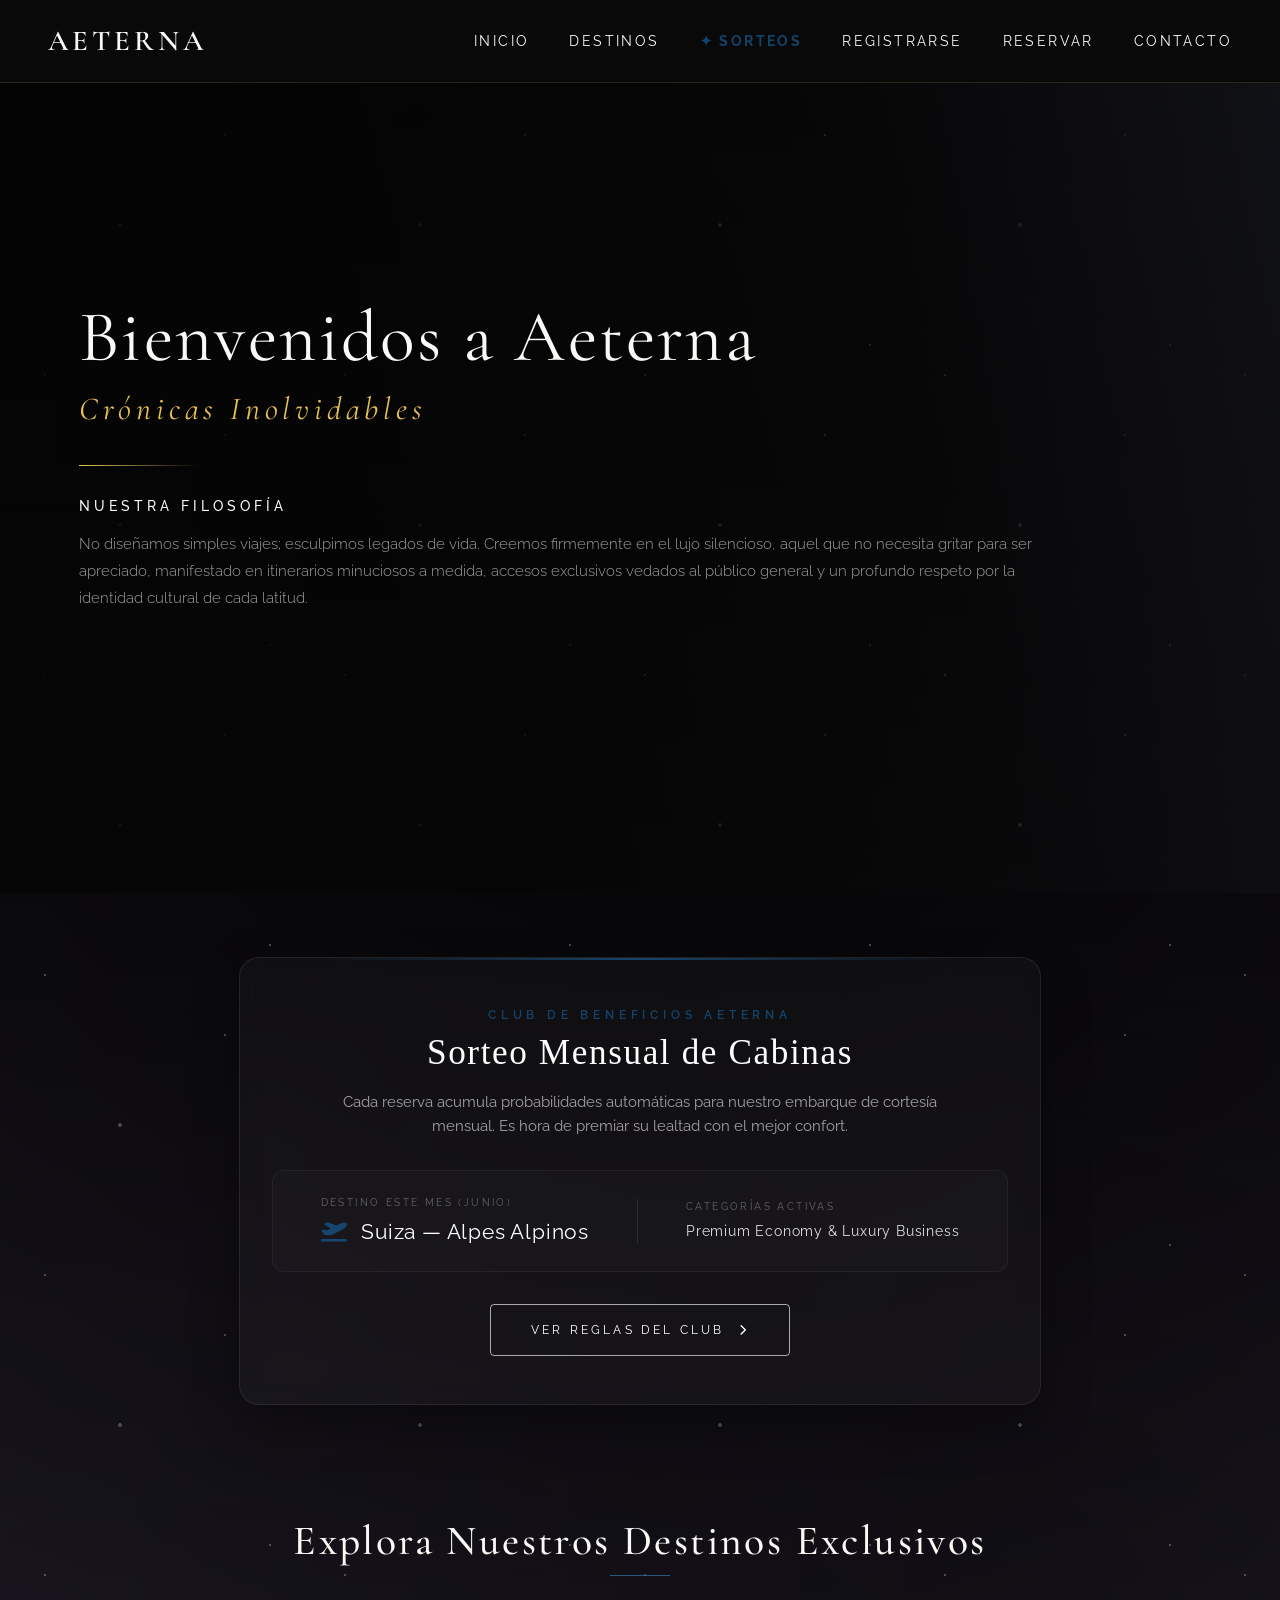
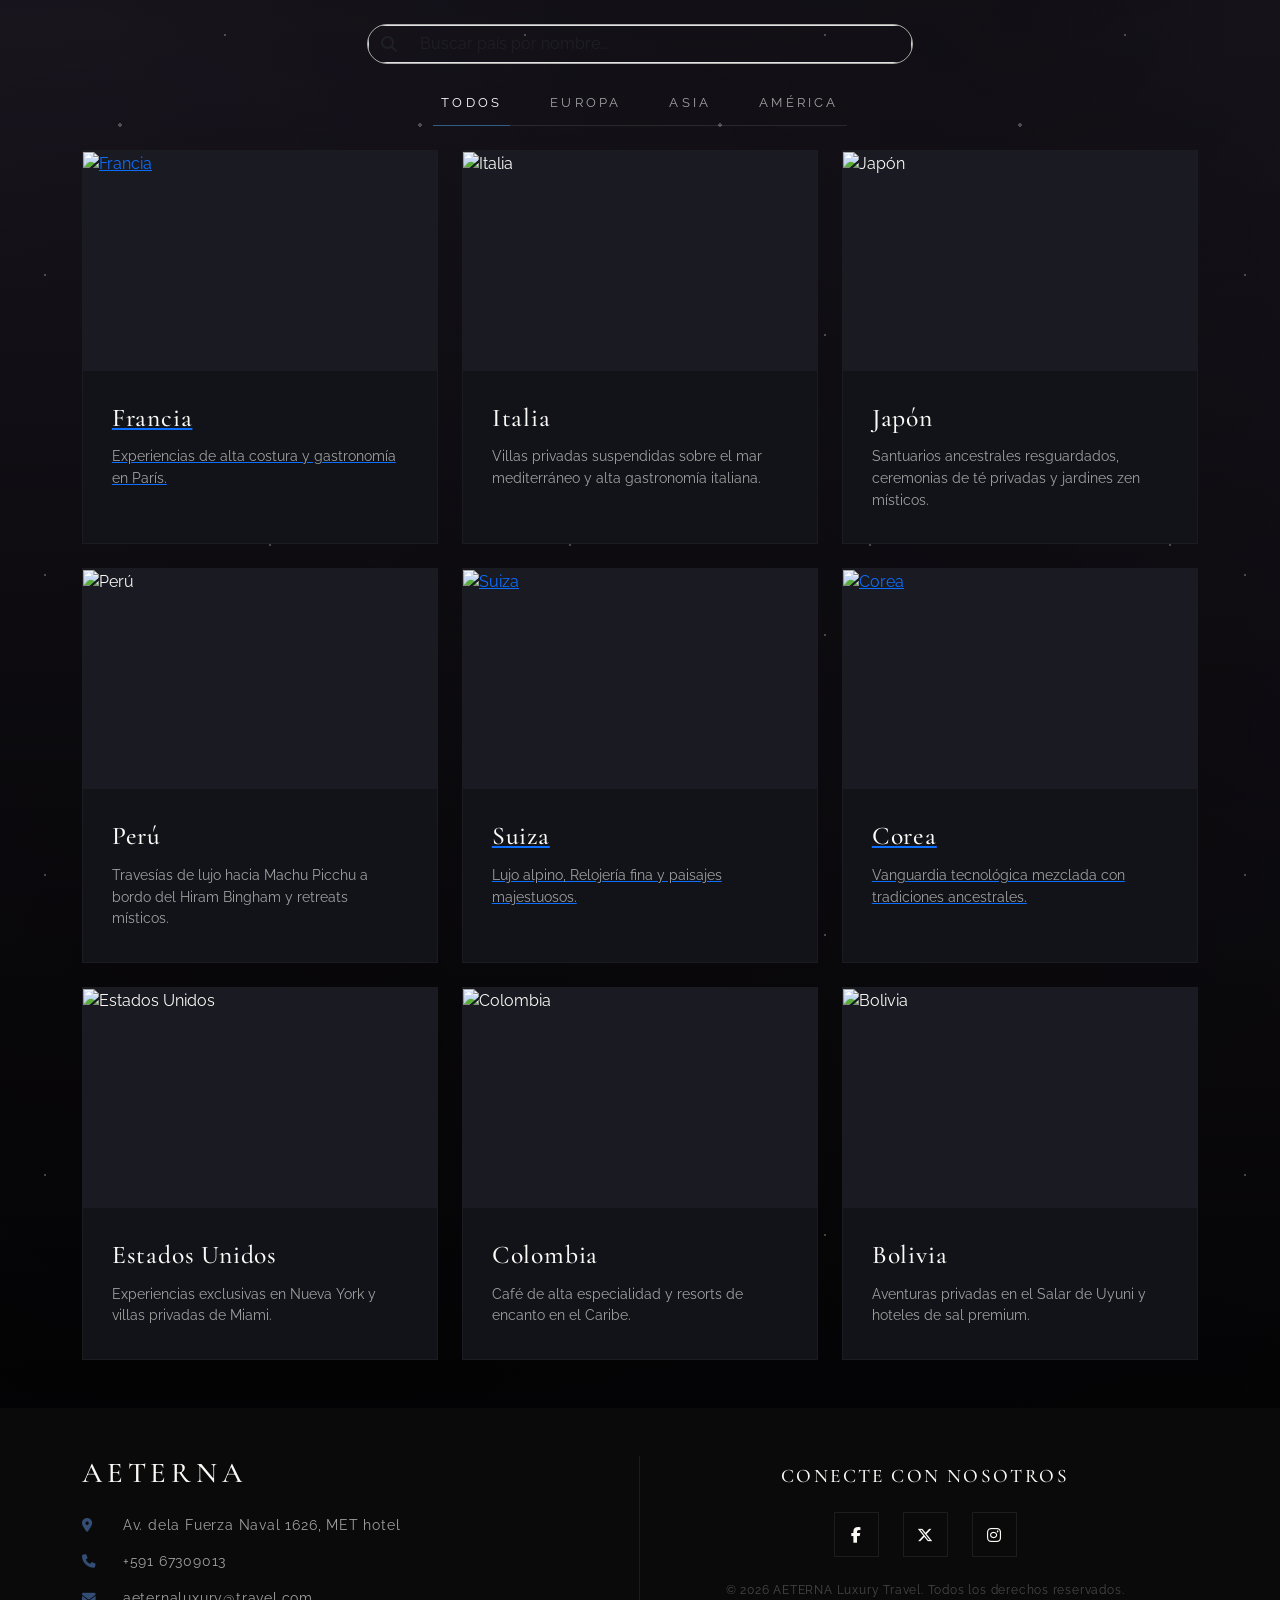
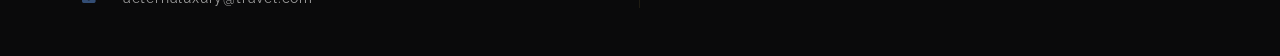
==== commit fb1d7ea7: "Add files via upload" ====
--- a/index.html
+++ b/index.html
@@ -22,19 +22,22 @@
                 <ul class="nav-links d-flex align-items-center m-0 p-0">
                     <li><a href="#">Inicio</a></li>
                     <li><a href="#paises-section">Destinos</a></li>
+                    <li><a href="sorteos.html" class="nav-link-luxury" style="color: #164f7ed5; font-weight: bold;">✦ Sorteos</a></li>
                     <li><a href="registro.html">Registrarse</a></li>
-                    <li><a href="">Reservar</a></li>
+                    <li><a href="reservar.html">Reservar</a></li>
                     <li><a href="#contacto-section">Contacto</a></li>
                 </ul>
             </nav>
         </header>
+        
         <main class="main-area">
     <div class="video-background-container">
-    <video id="bg-video-1" class="video-fondo activo" autoplay muted playsinline></video>
-    <video id="bg-video-2" class="video-fondo oculto" muted playsinline></video>
-</div>
+        <video id="bg-video-1" class="video-fondo activo" autoplay muted playsinline></video>
+        <video id="bg-video-2" class="video-fondo oculto" muted playsinline></video>
+    </div>
     <div class="video-overlay-luxury"></div>
-    <div class="container hero-wrapper-content">
+
+    <div class="container hero-wrapper-content mb-5">
         <div class="row">
             <div class="col-12 col-md-7 text-start content-left-align">
                 <div class="hero-brand-group">
@@ -52,6 +55,36 @@
         </div>
     </div>
 </main>
+
+    <section class="sorteos-area" style="padding: 4rem 2rem; max-width: 1200px; margin: 0 auto; text-align: center; position: relative; z-index: 10;">
+        <div style="background: rgba(255, 255, 255, 0.03); border: 1px solid rgba(255, 255, 255, 0.08); backdrop-filter: blur(12px); -webkit-backdrop-filter: blur(12px); border-radius: 20px; padding: 3rem 2rem; position: relative; overflow: hidden; box-shadow: 0 20px 50px rgba(0,0,0,0.3);">
+            
+            <div style="position: absolute; top: 0; left: 50%; transform: translateX(-50%); background: linear-gradient(90deg, transparent, #164f7ed5, transparent); width: 80%; height: 2px;"></div>
+            
+            <span style="text-transform: uppercase; letter-spacing: 0.3rem; font-size: 0.75rem; color: #164f7ed5; font-weight: 600; display: block; margin-bottom: 0.5rem;">Club de Beneficios Aeterna</span>
+            <h2 style="font-family: 'Playfair Display', serif; font-size: 2.2rem; font-weight: 400; letter-spacing: 0.1rem; margin-bottom: 1rem; color: #ffffff;">Sorteo Mensual de Cabinas</h2>
+            <p style="color: #a0a0a0; max-width: 650px; margin: 0 auto 2rem auto; font-size: 0.95rem; line-height: 1.6;">
+                Cada reserva acumula probabilidades automáticas para nuestro embarque de cortesía mensual. Es hora de premiar su lealtad con el mejor confort.
+            </p>
+
+            <div style="display: inline-flex; align-items: center; gap: 3rem; background: rgba(255, 255, 255, 0.02); border: 1px solid rgba(255, 255, 255, 0.05); padding: 1.5rem 3rem; border-radius: 12px; margin-bottom: 2rem; text-align: left;">
+                <div>
+                    <small style="color: #666; text-transform: uppercase; letter-spacing: 0.15rem; font-size: 0.65rem; display: block; margin-bottom: 0.3rem;">DESTINO ESTE MES (JUNIO)</small>
+                    <span style="font-size: 1.3rem; color: #ffffff; letter-spacing: 0.05rem;"><i class="fa-solid fa-plane-departure" style="color: #164f7ed5; margin-right: 0.5rem;"></i> Suiza — Alpes Alpinos</span>
+                </div>
+                <div style="border-left: 1px solid rgba(255,255,255,0.1); padding-left: 3rem;">
+                    <small style="color: #666; text-transform: uppercase; letter-spacing: 0.15rem; font-size: 0.65rem; display: block; margin-bottom: 0.3rem;">CATEGORÍAS ACTIVAS</small>
+                    <span style="font-size: 0.9rem; color: #e0e0e0; letter-spacing: 0.05rem;">Premium Economy & Luxury Business</span>
+                </div>
+            </div>
+
+            <div>
+                <a href="sorteos.html" style="display: inline-block; padding: 1rem 2.5rem; border: 1px solid rgba(255, 255, 255, 0.637); color: #ffffff; text-decoration: none; text-transform: uppercase; letter-spacing: 0.2rem; font-size: 0.75rem; border-radius: 4px; transition: all 0.4s ease; background: transparent;" onmouseover="this.style.background='#164f7ed5'; this.style.boxShadow='0 0 15px rgba(212,175,55,0.2)'" onmouseout="this.style.background='transparent'; this.style.boxShadow='none'">
+                    Ver Reglas del Club <i class="fa-solid fa-chevron-right" style="margin-left: 0.5rem; font-size: 0.7rem;"></i>
+                </a>
+            </div>
+        </div>
+    </section>
 
         <section id="paises-section" class="paises-area container py-5"> 
             <div class="text-center mb-5">
--- a/estilos-globales.css
+++ b/estilos-globales.css
@@ -64,12 +64,12 @@
 .grid-container {
     display: grid;
     grid-template-columns: 1fr;
-    grid-template-rows: auto auto auto auto auto; /* Eliminamos el minmax invasivo */
+    grid-template-rows: auto auto auto auto auto auto; /* Eliminamos el minmax invasivo */
     grid-template-areas:
         "header"
         "main"
+        "sorteos"
         "paises"
-
         "footer";
 }
 
@@ -84,6 +84,9 @@
 .main-area::before {
     display: none !important;
 }
+.sorteos-area { grid-area: sorteos; 
+                position: relative;
+                z-index: 5;}
 .paises-area { grid-area: paises; }
 .aside-area  { grid-area: aside; }
 .footer-area { grid-area: footer; }
@@ -158,7 +161,7 @@
 .title-divider {
     width: 60px;
     height: 1px;
-    background-color: #ffffff;
+    background-color:#306896d5;
     margin: 0 auto;
 }
 
@@ -193,7 +196,7 @@
     left: 0;
     width: 100%;
     height: 1px;
-    background-color: #ffffff;
+    background-color: #306896d5;
 }
 
 .card-luxury {
@@ -566,4 +569,145 @@
     .subtitle-text { font-size: 1.5rem; }
     .philosophy-divider { margin: 1.5rem auto; }
     .philosophy-p-hero { max-width: 100%; }
+}
+
+/* ==========================================================================
+   SECCIÓN DE SORTEOS (INTEGRADA EN MAIN CON GLASSMORPHISM)
+   ========================================================================== */
+
+.sorteos-main-box {
+    padding: 2rem 2rem 4rem 2rem; 
+    max-width: 1200px; 
+    margin: 0 auto; 
+    text-align: center; 
+    position: relative; 
+    z-index: 20; /* Mayor que el overlay del video para que no se opaque */
+}
+
+.glass-card {
+    background: rgba(255, 255, 255, 0.03); 
+    border: 1px solid rgba(255, 255, 255, 0.08); 
+    backdrop-filter: blur(15px); /* Un poco más de blur mejora el contraste con el video */
+    -webkit-backdrop-filter: blur(15px); 
+    border-radius: 20px; 
+    padding: 3rem 2rem; 
+    position: relative; 
+    overflow: hidden; 
+    box-shadow: 0 20px 50px rgba(0, 0, 0, 0.4);
+}
+
+.top-shimmer {
+    position: absolute; 
+    top: 0; 
+    left: 50%; 
+    transform: translateX(-50%); 
+    background: linear-gradient(90deg, transparent, rgba(212, 175, 55, 0.3), transparent); 
+    width: 80%; 
+    height: 2px;
+}
+
+.club-tag {
+    text-transform: uppercase; 
+    letter-spacing: 0.3rem; 
+    font-size: 0.75rem; 
+    color: #d4af37; 
+    font-weight: 600; 
+    display: block; 
+    margin-bottom: 0.5rem;
+}
+
+.sorteo-title {
+    font-family: 'Cormorant Garamond', serif; /* Cambiado para mantener la identidad de tu web */
+    font-size: 2.4rem; 
+    font-weight: 400; 
+    letter-spacing: 0.1rem; 
+    margin-bottom: 1rem; 
+    color: #ffffff;
+}
+
+.sorteo-desc {
+    color: #a0a0a0; 
+    max-width: 650px; 
+    margin: 0 auto 2rem auto; 
+    font-size: 0.95rem; 
+    line-height: 1.6;
+}
+
+.sorteo-info-badge {
+    display: inline-flex; 
+    align-items: center; 
+    gap: 3rem; 
+    background: rgba(255, 255, 255, 0.02); 
+    border: 1px solid rgba(255, 255, 255, 0.05); 
+    padding: 1.5rem 3rem; 
+    border-radius: 12px; 
+    margin-bottom: 2rem; 
+    text-align: left;
+}
+
+/* Responsivo para celulares (se apilan los datos del badge) */
+@media (max-width: 768px) {
+    .sorteo-info-badge {
+        display: flex;
+        flex-direction: column;
+        gap: 1.5rem;
+        text-align: center;
+        padding: 1.5rem;
+    }
+    .sorteo-info-badge div + div {
+        border-left: none !important;
+        padding-left: 0 !important;
+        border-top: 1px solid rgba(255,255,255,0.1);
+        padding-top: 1.5rem;
+    }
+}
+
+.badge-label {
+    color: #666; 
+    text-transform: uppercase; 
+    letter-spacing: 0.15rem; 
+    font-size: 0.65rem; 
+    display: block; 
+    margin-bottom: 0.3rem;
+}
+
+.badge-value {
+    font-size: 1.3rem; 
+    color: #ffffff; 
+    letter-spacing: 0.05rem;
+}
+
+.icon-gold-badge {
+    color: #d4af37; 
+    margin-right: 0.5rem;
+}
+
+.badge-divider {
+    border-left: 1px solid rgba(255,255,255,0.1); 
+    padding-left: 3rem;
+}
+
+.badge-subvalue {
+    font-size: 0.9rem; 
+    color: #e0e0e0; 
+    letter-spacing: 0.05rem;
+}
+
+.btn-club-rules {
+    display: inline-block; 
+    padding: 1rem 2.5rem; 
+    border: 1px solid rgba(212, 175, 55, 0.5); 
+    color: #ffffff; 
+    text-decoration: none; 
+    text-transform: uppercase; 
+    letter-spacing: 0.2rem; 
+    font-size: 0.75rem; 
+    border-radius: 4px; 
+    transition: all 0.4s ease; 
+    background: transparent;
+}
+
+.chevron-rightarrow {
+    margin-left: 0.5rem; 
+    font-size: 0.7rem;
 }
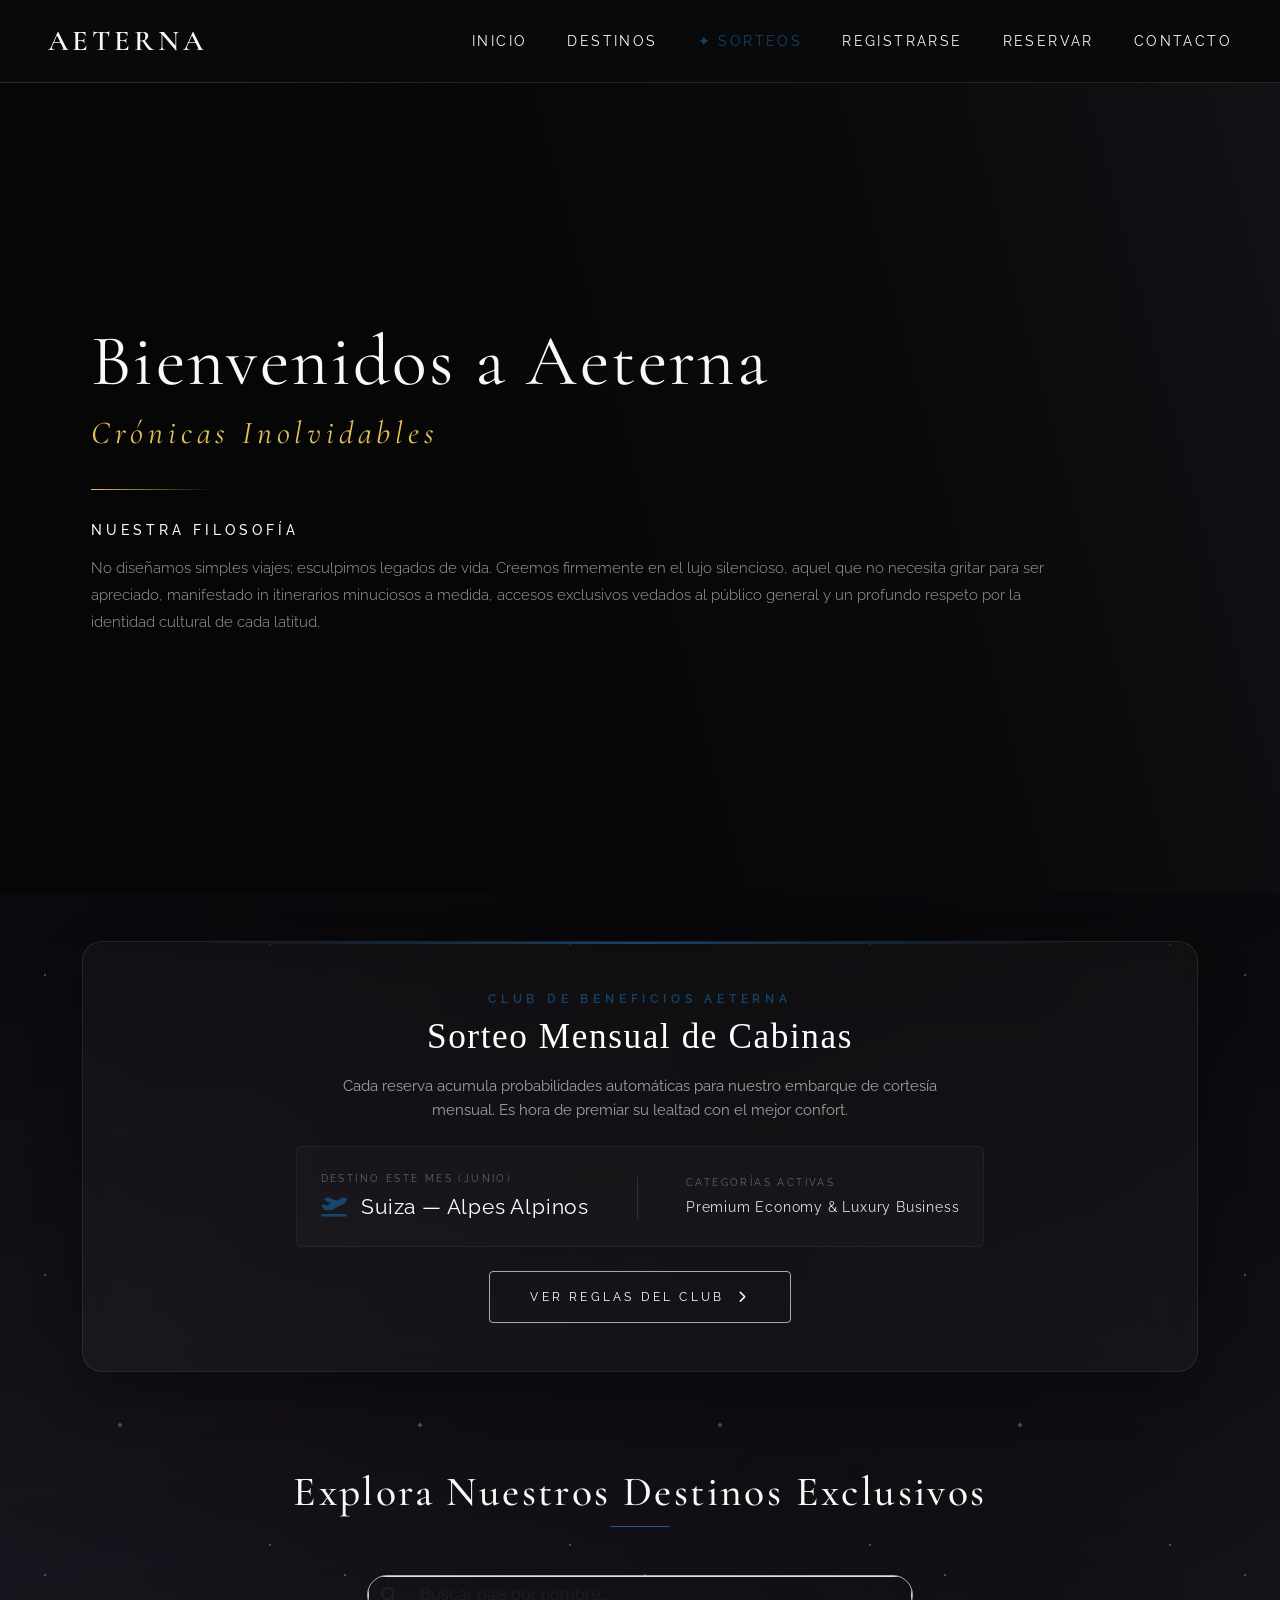
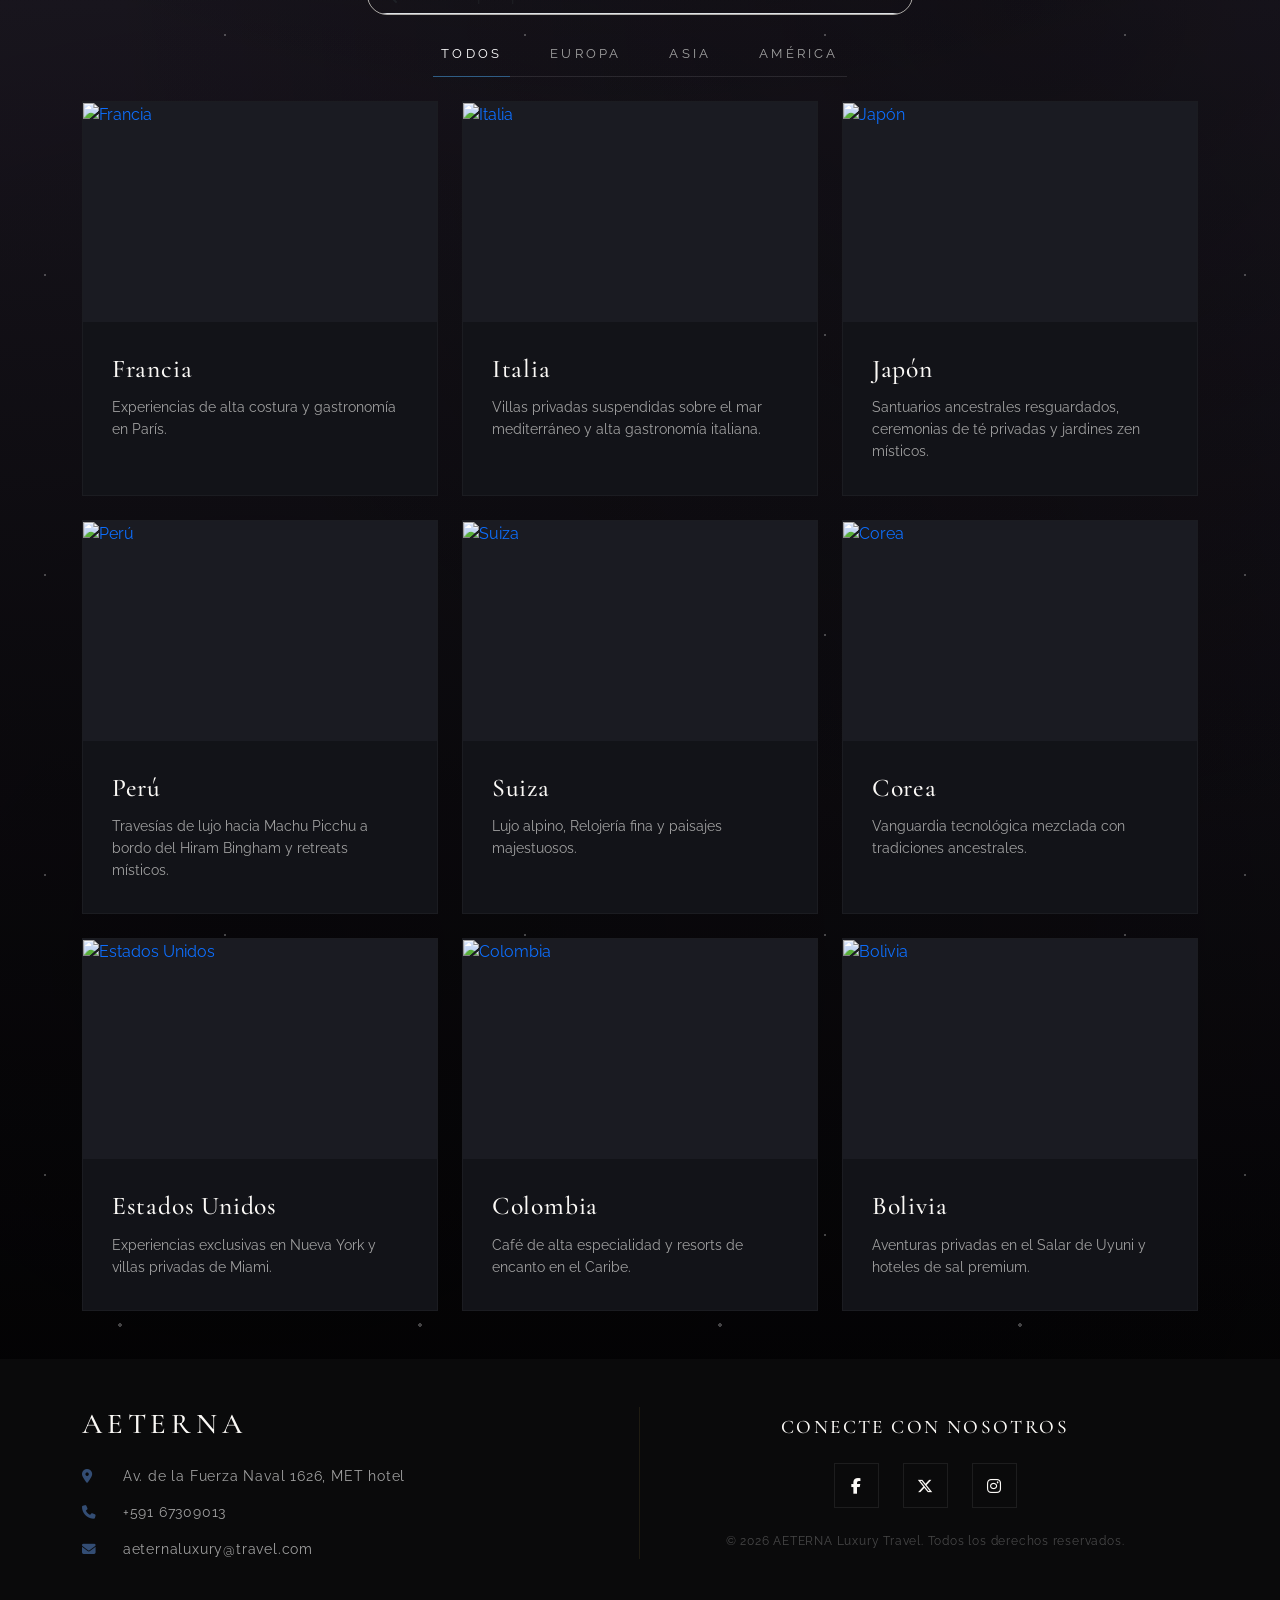
==== commit 1b91fc2a: "Add files via upload" ====
--- a/index.html
+++ b/index.html
@@ -19,10 +19,10 @@
                 <div class="logo">
                     <a href="#">AETERNA</a>
                 </div>
-                <ul class="nav-links d-flex align-items-center m-0 p-0">
+                <ul class="nav-links d-flex m-0 p-0">
                     <li><a href="#">Inicio</a></li>
                     <li><a href="#paises-section">Destinos</a></li>
-                    <li><a href="sorteos.html" class="nav-link-luxury" style="color: #164f7ed5; font-weight: bold;">✦ Sorteos</a></li>
+                    <li><a href="sorteos.html" class="nav-link-sorteos">✦ Sorteos</a></li>
                     <li><a href="registro.html">Registrarse</a></li>
                     <li><a href="reservar.html">Reservar</a></li>
                     <li><a href="#contacto-section">Contacto</a></li>
@@ -31,60 +31,53 @@
         </header>
         
         <main class="main-area">
-    <div class="video-background-container">
-        <video id="bg-video-1" class="video-fondo activo" autoplay muted playsinline></video>
-        <video id="bg-video-2" class="video-fondo oculto" muted playsinline></video>
-    </div>
-    <div class="video-overlay-luxury"></div>
-
-    <div class="container hero-wrapper-content mb-5">
-        <div class="row">
-            <div class="col-12 col-md-7 text-start content-left-align">
-                <div class="hero-brand-group">
+            <div class="video-background-container">
+                <video id="bg-video-1" class="video-fondo activo" autoplay muted playsinline></video>
+                <video id="bg-video-2" class="video-fondo oculto" muted playsinline></video>
+            </div>
+            <div class="video-overlay-luxury"></div>
+
+            <div class="container hero-wrapper-content">
+                <div class="content-left-align">
                     <h1 class="welcome-text animated-fade">Bienvenidos a Aeterna</h1>
                     <p class="subtitle-text animated-fade">Crónicas Inolvidables</p>
-                </div>
-                <div class="philosophy-divider animated-fade"></div>
-                <div class="hero-philosophy-group animated-fade">
-                    <h2 class="philosophy-title-hero">Nuestra Filosofía</h2>
-                    <p class="philosophy-p-hero">
-                        No diseñamos simples viajes; esculpimos legados de vida. Creemos firmemente en el lujo silencioso, aquel que no necesita gritar para ser apreciado, manifestado en itinerarios minuciosos a medida, accesos exclusivos vedados al público general y un profundo respeto por la identidad cultural de cada latitud.
+                    <div class="philosophy-divider animated-fade"></div>
+                    <h2 class="philosophy-title-hero animated-fade">Nuestra Filosofía</h2>
+                    <p class="philosophy-p-hero animated-fade">
+                        No diseñamos simples viajes; esculpimos legados de vida. Creemos firmemente en el lujo silencioso, aquel que no necesita gritar para ser apreciado, manifestado in itinerarios minuciosos a medida, accesos exclusivos vedados al público general y un profundo respeto por la identidad cultural de cada latitud.
                     </p>
                 </div>
             </div>
-        </div>
-    </div>
-</main>
-
-    <section class="sorteos-area" style="padding: 4rem 2rem; max-width: 1200px; margin: 0 auto; text-align: center; position: relative; z-index: 10;">
-        <div style="background: rgba(255, 255, 255, 0.03); border: 1px solid rgba(255, 255, 255, 0.08); backdrop-filter: blur(12px); -webkit-backdrop-filter: blur(12px); border-radius: 20px; padding: 3rem 2rem; position: relative; overflow: hidden; box-shadow: 0 20px 50px rgba(0,0,0,0.3);">
-            
-            <div style="position: absolute; top: 0; left: 50%; transform: translateX(-50%); background: linear-gradient(90deg, transparent, #164f7ed5, transparent); width: 80%; height: 2px;"></div>
-            
-            <span style="text-transform: uppercase; letter-spacing: 0.3rem; font-size: 0.75rem; color: #164f7ed5; font-weight: 600; display: block; margin-bottom: 0.5rem;">Club de Beneficios Aeterna</span>
-            <h2 style="font-family: 'Playfair Display', serif; font-size: 2.2rem; font-weight: 400; letter-spacing: 0.1rem; margin-bottom: 1rem; color: #ffffff;">Sorteo Mensual de Cabinas</h2>
-            <p style="color: #a0a0a0; max-width: 650px; margin: 0 auto 2rem auto; font-size: 0.95rem; line-height: 1.6;">
-                Cada reserva acumula probabilidades automáticas para nuestro embarque de cortesía mensual. Es hora de premiar su lealtad con el mejor confort.
-            </p>
-
-            <div style="display: inline-flex; align-items: center; gap: 3rem; background: rgba(255, 255, 255, 0.02); border: 1px solid rgba(255, 255, 255, 0.05); padding: 1.5rem 3rem; border-radius: 12px; margin-bottom: 2rem; text-align: left;">
+        </main>
+
+        <section class="sorteos-area container text-center py-5 position-relative">
+            <div class="sorteos-card p-4 p-md-5 position-relative overflow-hidden">
+                <div class="sorteos-divider-top"></div>
+                
+                <span class="sorteos-tag text-uppercase d-block mb-2">Club de Beneficios Aeterna</span>
+                <h2 class="sorteos-title mb-3">Sorteo Mensual de Cabinas</h2>
+                <p class="sorteos-desc mx-auto mb-4">
+                    Cada reserva acumula probabilidades automáticas para nuestro embarque de cortesía mensual. Es hora de premiar su lealtad con el mejor confort.
+                </p>
+
+                <div class="sorteos-info-group d-inline-flex flex-column flex-md-row align-items-md-center gap-3 gap-md-5 p-4 rounded mb-4 text-start">
+                    <div>
+                        <small class="sorteos-info-label d-block mb-1">DESTINO ESTE MES (JUNIO)</small>
+                        <span class="sorteos-info-value"><i class="fa-solid fa-plane-departure me-2"></i> Suiza — Alpes Alpinos</span>
+                    </div>
+                    <div class="sorteos-info-divider ps-md-5">
+                        <small class="sorteos-info-label d-block mb-1">CATEGORÍAS ACTIVAS</small>
+                        <span class="sorteos-info-subvalue">Premium Economy & Luxury Business</span>
+                    </div>
+                </div>
+
                 <div>
-                    <small style="color: #666; text-transform: uppercase; letter-spacing: 0.15rem; font-size: 0.65rem; display: block; margin-bottom: 0.3rem;">DESTINO ESTE MES (JUNIO)</small>
-                    <span style="font-size: 1.3rem; color: #ffffff; letter-spacing: 0.05rem;"><i class="fa-solid fa-plane-departure" style="color: #164f7ed5; margin-right: 0.5rem;"></i> Suiza — Alpes Alpinos</span>
-                </div>
-                <div style="border-left: 1px solid rgba(255,255,255,0.1); padding-left: 3rem;">
-                    <small style="color: #666; text-transform: uppercase; letter-spacing: 0.15rem; font-size: 0.65rem; display: block; margin-bottom: 0.3rem;">CATEGORÍAS ACTIVAS</small>
-                    <span style="font-size: 0.9rem; color: #e0e0e0; letter-spacing: 0.05rem;">Premium Economy & Luxury Business</span>
-                </div>
-            </div>
-
-            <div>
-                <a href="sorteos.html" style="display: inline-block; padding: 1rem 2.5rem; border: 1px solid rgba(255, 255, 255, 0.637); color: #ffffff; text-decoration: none; text-transform: uppercase; letter-spacing: 0.2rem; font-size: 0.75rem; border-radius: 4px; transition: all 0.4s ease; background: transparent;" onmouseover="this.style.background='#164f7ed5'; this.style.boxShadow='0 0 15px rgba(212,175,55,0.2)'" onmouseout="this.style.background='transparent'; this.style.boxShadow='none'">
-                    Ver Reglas del Club <i class="fa-solid fa-chevron-right" style="margin-left: 0.5rem; font-size: 0.7rem;"></i>
-                </a>
-            </div>
-        </div>
-    </section>
+                    <a href="sorteos.html" class="btn-sorteos-club text-uppercase">
+                        Ver Reglas del Club <i class="fa-solid fa-chevron-right ms-2 fs-7"></i>
+                    </a>
+                </div>
+            </div>
+        </section>
 
         <section id="paises-section" class="paises-area container py-5"> 
             <div class="text-center mb-5">
@@ -95,139 +88,120 @@
             <div class="row justify-content-center mb-4">
                 <div class="col-md-6 col-sm-10">
                     <div class="input-group search-box-container">
-                        <span class="input-group-text bg-transparent border-end-0 text-muted">
-                            <i class="fas fa-search"></i>
-                        </span>
-                        <input type="text" id="inputBuscarPais" class="form-control border-start-0 bg-transparent custom-search-input" placeholder="Buscar país por nombre..." onkeyup="buscarPais()">
+                        <span class="input-group-text bg-transparent border-end-0 text-muted"><i class="fas fa-search"></i></span>
+                        <input type="text" id="inputBuscarPais" class="form-control border-start-0 bg-transparent custom-search-input" placeholder="Buscar país por nombre...">
                     </div>
                 </div>
             </div>
 
             <div class="text-center mb-4">
                 <div class="btn-group-luxury" role="group" aria-label="Filtro de Continentes">
-                    <button type="button" class="btn-filtro activo" id="btn-todos" onclick="filtrarContinente('todos')">Todos</button>
-                    <button type="button" class="btn-filtro" id="btn-europa" onclick="filtrarContinente('europa')">Europa</button>
-                    <button type="button" class="btn-filtro" id="btn-asia" onclick="filtrarContinente('asia')">Asia</button>
-                    <button type="button" class="btn-filtro" id="btn-america" onclick="filtrarContinente('america')">América</button>
+                    <button type="button" class="btn-filtro activo" data-continente="todos">Todos</button>
+                    <button type="button" class="btn-filtro" data-continente="europa">Europa</button>
+                    <button type="button" class="btn-filtro" data-continente="asia">Asia</button>
+                    <button type="button" class="btn-filtro" data-continente="america">América</button>
                 </div>
             </div>
 
             <div class="row g-4 justify-content-center" id="contenedor-paises">
-
+                <!-- Francia -->
                 <div class="col-12 col-md-4 tarjeta-pais europa" data-continente="europa">
-                    <a href="francia.html" class="tarjeta-enlace-luxury">
-                     <div class="card-luxury">
-                        <div class="card-img-container">
-                            <img src="https://i.pinimg.com/736x/cc/96/9d/cc969d372f952c2053437c16ad80ee6a.jpg" alt="Francia">
-                        </div>
-                        <div class="card-body-luxury">
-                             <h3 class="nombre-pais">Francia</h3>
-                             <p>Experiencias de alta costura y gastronomía en París.</p>
-                        </div>
-                     </div>
-                     </a>
-                </div>
-
+                    <a href="francia.html" class="card-luxury d-block text-decoration-none">
+                        <div class="card-img-container"><img src="https://i.pinimg.com/736x/cc/96/9d/cc969d372f952c2053437c16ad80ee6a.jpg" alt="Francia"></div>
+                        <div class="card-body-luxury">
+                            <h3 class="nombre-pais">Francia</h3>
+                            <p>Experiencias de alta costura y gastronomía en París.</p>
+                        </div>
+                    </a>
+                </div>
+
+                <!-- Italia -->
                 <div class="col-12 col-md-4 tarjeta-pais europa" data-continente="europa">
-                    <div class="card-luxury">
-                        <div class="card-img-container">
-                            <img src="https://i.pinimg.com/1200x/7b/db/18/7bdb18515af8751d3ba324c2105875e7.jpg" alt="Italia">
-                        </div>
+                    <a href="italia.html" class="card-luxury d-block text-decoration-none">
+                        <div class="card-img-container"><img src="https://i.pinimg.com/1200x/7b/db/18/7bdb18515af8751d3ba324c2105875e7.jpg" alt="Italia"></div>
                         <div class="card-body-luxury">
                             <h3 class="nombre-pais">Italia</h3>
                             <p>Villas privadas suspendidas sobre el mar mediterráneo y alta gastronomía italiana.</p>
                         </div>
-                    </div>
-                </div>
-
+                    </a>
+                </div>
+
+                <!-- Japón -->
                 <div class="col-12 col-md-4 tarjeta-pais asia" data-continente="asia">
-                    <div class="card-luxury">
-                        <div class="card-img-container">
-                            <img src="https://i.pinimg.com/736x/55/bf/6f/55bf6f8e23130c33e511cfdaa928790c.jpg" alt="Japón">
-                        </div>
+                    <a href="japon.html" class="card-luxury d-block text-decoration-none">
+                        <div class="card-img-container"><img src="https://i.pinimg.com/736x/55/bf/6f/55bf6f8e23130c33e511cfdaa928790c.jpg" alt="Japón"></div>
                         <div class="card-body-luxury">
                             <h3 class="nombre-pais">Japón</h3>
                             <p>Santuarios ancestrales resguardados, ceremonias de té privadas y jardines zen místicos.</p>
                         </div>
-                    </div>
-                </div>
-
-                <div class="col-12 col-md-4 tarjeta-pais america" data-continente="america">
-                    <div class="card-luxury">
-                        <div class="card-img-container">
-                            <img src="https://i.pinimg.com/1200x/0e/dd/ed/0eddedef6a67d2a4391e38eb9f444e10.jpg" alt="Perú">
-                        </div>
+                    </a>
+                </div>
+
+                <!-- Perú -->
+                <div class="col-12 col-md-4 tarjeta-pais america" data-continente="america">
+                    <a href="peru.html" class="card-luxury d-block text-decoration-none">
+                        <div class="card-img-container"><img src="https://i.pinimg.com/1200x/0e/dd/ed/0eddedef6a67d2a4391e38eb9f444e10.jpg" alt="Perú"></div>
                         <div class="card-body-luxury">
                             <h3 class="nombre-pais">Perú</h3>
                             <p>Travesías de lujo hacia Machu Picchu a bordo del Hiram Bingham y retreats místicos.</p>
                         </div>
-                    </div>
-                </div>
-
+                    </a>
+                </div>
+
+                <!-- Suiza -->
                 <div class="col-12 col-md-4 tarjeta-pais europa" data-continente="europa">
-                    <a href="suiza.html" class="tarjeta-enlace-luxury">
-                    <div class="card-luxury">
-                        <div class="card-img-container">
-                            <img src="https://i.pinimg.com/736x/97/32/77/9732772e1af26a20824ace7613f2123b.jpg" alt="Suiza">
-                        </div>
+                    <a href="suiza.html" class="card-luxury d-block text-decoration-none">
+                        <div class="card-img-container"><img src="https://i.pinimg.com/736x/97/32/77/9732772e1af26a20824ace7613f2123b.jpg" alt="Suiza"></div>
                         <div class="card-body-luxury">
                             <h3 class="nombre-pais">Suiza</h3>
                             <p>Lujo alpino, Relojería fina y paisajes majestuosos.</p>
                         </div>
-                    </div>
-                    </a>
-                </div>
-
+                    </a>
+                </div>
+
+                <!-- Corea -->
                 <div class="col-12 col-md-4 tarjeta-pais asia" data-continente="asia">
-                    <a href="corea.html" class="tarjeta-enlace-luxury">
-                    <div class="card-luxury">
-                        <div class="card-img-container">
-                            <img src="https://i.pinimg.com/736x/15/d8/75/15d87575174474d05147fbaf61144802.jpg" alt="Corea">
-                        </div>
+                    <a href="corea.html" class="card-luxury d-block text-decoration-none">
+                        <div class="card-img-container"><img src="https://i.pinimg.com/736x/15/d8/75/15d87575174474d05147fbaf61144802.jpg" alt="Corea"></div>
                         <div class="card-body-luxury">
                             <h3 class="nombre-pais">Corea</h3>
                             <p>Vanguardia tecnológica mezclada con tradiciones ancestrales.</p>
                         </div>
-                    </div>
-                    </a>
-                </div>
-
-                <div class="col-12 col-md-4 tarjeta-pais america" data-continente="america">
-                    <div class="card-luxury">
-                        <div class="card-img-container">
-                            <img src="https://i.pinimg.com/736x/42/97/a0/4297a05ba769952608c35d2f7abcfbee.jpg" alt="Estados Unidos">
-                        </div>
+                    </a>
+                </div>
+
+                <!-- Estados Unidos -->
+                <div class="col-12 col-md-4 tarjeta-pais america" data-continente="america">
+                    <a href="usa.html" class="card-luxury d-block text-decoration-none">
+                        <div class="card-img-container"><img src="https://i.pinimg.com/736x/42/97/a0/4297a05ba769952608c35d2f7abcfbee.jpg" alt="Estados Unidos"></div>
                         <div class="card-body-luxury">
                             <h3 class="nombre-pais">Estados Unidos</h3>
                             <p>Experiencias exclusivas en Nueva York y villas privadas de Miami.</p>
                         </div>
-                    </div>
-                </div>
-
-                <div class="col-12 col-md-4 tarjeta-pais america" data-continente="america">
-                    <div class="card-luxury">
-                        <div class="card-img-container">
-                            <img src="https://i.pinimg.com/736x/41/65/58/416558e6dfaa7a0b8998f95ed372731f.jpg" alt="Colombia">
-                        </div>
+                    </a>
+                </div>
+
+                <!-- Colombia -->
+                <div class="col-12 col-md-4 tarjeta-pais america" data-continente="america">
+                    <a href="colombia.html" class="card-luxury d-block text-decoration-none">
+                        <div class="card-img-container"><img src="https://i.pinimg.com/736x/41/65/58/416558e6dfaa7a0b8998f95ed372731f.jpg" alt="Colombia"></div>
                         <div class="card-body-luxury">
                             <h3 class="nombre-pais">Colombia</h3>
                             <p>Café de alta especialidad y resorts de encanto en el Caribe.</p>
                         </div>
-                    </div>
-                </div>
-
-                <div class="col-12 col-md-4 tarjeta-pais america" data-continente="america">
-                    <div class="card-luxury">
-                        <div class="card-img-container">
-                            <img src="https://i.pinimg.com/736x/98/8e/39/988e3962884c37090c67e6cf02dabfad.jpg" alt="Bolivia">
-                        </div>
+                    </a>
+                </div>
+
+                <!-- Bolivia -->
+                <div class="col-12 col-md-4 tarjeta-pais america" data-continente="america">
+                    <a href="bolivia.html" class="card-luxury d-block text-decoration-none">
+                        <div class="card-img-container"><img src="https://i.pinimg.com/736x/98/8e/39/988e3962884c37090c67e6cf02dabfad.jpg" alt="Bolivia"></div>
                         <div class="card-body-luxury">
                             <h3 class="nombre-pais">Bolivia</h3>
                             <p>Aventuras privadas en el Salar de Uyuni y hoteles de sal premium.</p>
                         </div>
-                    </div>
-                </div>
-
+                    </a>
+                </div>
             </div>
         </section>
 
@@ -237,7 +211,7 @@
                     <div class="col-12 col-md-6 text-center text-md-start border-md-right">
                         <h4 class="footer-brand mb-4">AETERNA</h4>
                         <ul class="list-unstyled contact-info-list p-0 m-0">
-                            <li class="mb-3"><i class="fa-solid fa-location-dot me-3 icon-gold"></i> Av. dela Fuerza Naval 1626, MET hotel</li>
+                            <li class="mb-3"><i class="fa-solid fa-location-dot me-3 icon-gold"></i> Av. de la Fuerza Naval 1626, MET hotel</li>
                             <li class="mb-3"><i class="fa-solid fa-phone me-3 icon-gold"></i> +591 67309013</li>
                             <li class="mb-0"><i class="fa-solid fa-envelope me-3 icon-gold"></i> aeternaluxury@travel.com</li>
                         </ul>
@@ -254,11 +228,9 @@
                 </div>
             </div>
         </footer>
-
     </div>
 
     <script src="https://cdn.jsdelivr.net/npm/bootstrap@5.3.2/dist/js/bootstrap.bundle.min.js"></script>
     <script src="script.js"></script>
 </body>
-</html>
-
+</html>
--- a/estilos-globales.css
+++ b/estilos-globales.css
@@ -1,5 +1,5 @@
 /* ==========================================================================
-   PALETA DE COLORES & CONFIGURACIONES GENERALES
+   CONFIGURACIONES GENERALES & VARIABLES
    ========================================================================== */
 :root {
     --color-marfil-suave: #FBF9F6;
@@ -11,703 +11,233 @@
     --color-negro-profundo: #0A0A0B; 
 }
 
-html {
-    scroll-behavior: smooth;
-}
+html { scroll-behavior: smooth; }
 
 body {
-    margin: 0;
-    padding: 0;
-    /* fondo dinámico */
+    margin: 0; padding: 0;
     background: radial-gradient(circle at 50% 15%, rgba(0, 0, 0, 0.767), transparent 45%),
                 radial-gradient(circle at 80% 50%, rgba(0, 0, 0, 0.3), transparent 50%),
                 radial-gradient(circle at 20% 80%, rgba(0, 0, 0, 0.4), transparent 55%),
                 linear-gradient(to bottom, #000000, #1c1822, #000000);
     color: var(--color-marfil-suave);
     font-family: 'Raleway', sans-serif;
-    overflow-x: hidden;
-    position: relative;
-}
-
-/* El efecto de estrellas */
+    overflow-x: hidden; position: relative;
+}
+
 body::before {
-    content: "";
-    position: absolute;
-    top: 0; 
-    left: 0; 
-    width: 100%; 
-    height: 100%;
-    z-index: -1; /* Se mantiene al fondo de todo */
+    content: ""; position: absolute; top: 0; left: 0; width: 100%; height: 100%; z-index: -1;
     background-image: 
         radial-gradient(circle at 15% 25%, #ffffff 1px, transparent 1px),
         radial-gradient(circle at 75% 45%, #ffffff 1px, transparent 1px),
         radial-gradient(circle at 40% 75%, #ffffff 2px, transparent 2px),
         radial-gradient(circle at 90% 15%, #ffffff 1px, transparent 1px);
-    background-size: 300px 300px;
-    opacity: 0.25; 
-    /* Llamada a la animación */
+    background-size: 300px 300px; opacity: 0.25; 
     animation: estrellasMovimiento 45s linear infinite;
 }
 
 @keyframes estrellasMovimiento {
-    from {
-        background-position: 0 0;
-    }
-    to {
-        background-position: 300px 600px; /* Desplaza el patrón de estrellas en diagonal */
-    }
-}
-
-/* ==========================================================================
-   DISEÑO BASE CON REJILLA MATEMÁTICA (CSS GRID - PRÁCTICA #9)
-   ========================================================================== */
-.grid-container {
-    display: grid;
-    grid-template-columns: 1fr;
-    grid-template-rows: auto auto auto auto auto auto; /* Eliminamos el minmax invasivo */
-    grid-template-areas:
-        "header"
-        "main"
-        "sorteos"
-        "paises"
-        "footer";
-}
-
-.header-area { grid-area: header; }
-.main-area {
-    position: relative;
-    padding: 4rem 1rem;
-    overflow: hidden;
-    background: transparent !important; /* Forzamos transparencia para unificar el azul */
-}
-
-.main-area::before {
-    display: none !important;
-}
-.sorteos-area { grid-area: sorteos; 
-                position: relative;
-                z-index: 5;}
-.paises-area { grid-area: paises; }
-.aside-area  { grid-area: aside; }
-.footer-area { grid-area: footer; }
-
-/* ==========================================================================
-   COMPONENTE: MENÚ DE NAVEGACIÓN (HEADER)
+    from { background-position: 0 0; }
+    to { background-position: 300px 600px; }
+}
+
+.grid-container { display: grid; grid-template-columns: 1fr; }
+
+/* ==========================================================================
+   MENÚ DE NAVEGACIÓN (HEADER)
    ========================================================================== */
 .header-area {
-    position: sticky;
-    top: 0;
-    z-index: 1000;
+    position: sticky; top: 0; z-index: 1000;
     background-color: rgba(10, 10, 11, 0.95);
     border-bottom: 1px solid rgba(229, 193, 88, 0.15);
     backdrop-filter: blur(10px);
 }
 
-.nav-luxury {
-    padding: 1.2rem 3rem;
-}
+.nav-luxury { padding: 1.2rem 3rem; }
 
 .logo a {
+    font-family: 'Cormorant Garamond', serif; font-size: 1.8rem; font-weight: 600;
+    letter-spacing: 0.25rem; color: var(--color-marfil-suave); text-decoration: none;
+    transition: color 0.3s ease;
+}
+.logo a:hover { color: var(--color-oro-soft); }
+
+.nav-links { list-style: none; }
+.nav-links li { margin-left: 2.5rem; }
+.nav-links a {
+    color: var(--color-marfil-suave); text-decoration: none; font-size: 0.85rem;
+    font-weight: 400; text-transform: uppercase; letter-spacing: 0.15rem;
+    transition: all 0.3s ease; padding-bottom: 0.4rem; border-bottom: 1px solid transparent;
+}
+.nav-links a:hover { color: var(--color-oro-soft); border-bottom: 1px solid var(--color-oro-soft); }
+
+/* ==========================================================================
+   HERO CON VIDEO DE FONDO
+   ========================================================================== */
+.main-area {
+    position: relative; width: 100%; min-height: 90vh; padding: 4rem 1rem;
+    overflow: hidden; background: #0A0A0B; display: flex; align-items: center;
+}
+
+.video-background-container, .video-fondo, .video-overlay-luxury {
+    position: absolute; top: 0; left: 0; width: 100%; height: 100%;
+}
+.video-background-container { z-index: 1; overflow: hidden; pointer-events: none; }
+.video-fondo { object-fit: cover; transition: opacity 1.5s ease-in-out; }
+.video-overlay-luxury {
+    background: linear-gradient(75deg, rgba(5, 5, 5, 0.85) 30%, rgba(10, 10, 11, 0.6) 70%, rgba(18, 19, 24, 0.9) 100%);
+    z-index: 2;
+}
+
+.hero-wrapper-content {
+    position: relative; z-index: 3; max-width: 100% !important; width: 100% !important;
+    padding: 0 6% !important; display: block !important; 
+}
+
+.content-left-align { padding-left: 0px !important; position: relative; width: 100%; transform: none !important; }
+
+.welcome-text, .subtitle-text, .sorteo-title, .section-title, .card-body-luxury h3, .footer-brand, .social-title {
     font-family: 'Cormorant Garamond', serif;
-    font-size: 1.8rem;
-    font-weight: 600;
-    letter-spacing: 0.25rem;
-    color: var(--color-marfil-suave);
-    text-decoration: none;
-    transition: color 0.3s ease;
-}
-
-.logo a:hover {
-    color: var(--color-oro-soft);
-}
-
-.nav-links {
-    list-style: none;
-}
-
-.nav-links li {
-    margin-left: 2.5rem;
-}
-
-.nav-links a {
-    color: var(--color-marfil-suave);
-    text-decoration: none;
-    font-size: 0.85rem;
-    font-weight: 400;
-    text-transform: uppercase;
-    letter-spacing: 0.15rem;
-    transition: all 0.3s ease;
-    padding-bottom: 0.4rem;
-    border-bottom: 1px solid transparent;
-}
-
-.nav-links a:hover {
-    color: var(--color-oro-soft);
-    border-bottom: 1px solid var(--color-oro-soft);
-}
-
-
-/* ==========================================================================
-   COMPONENTES DE PAÍSES Y TARJETAS
-   ========================================================================== */
-.section-title {
-    font-family: 'Cormorant Garamond', serif;
-    font-size: 2.6rem;
-    letter-spacing: 0.15rem;
-    color: var(--color-marfil-suave);
-    margin-bottom: 0.5rem;
-}
-
-.title-divider {
-    width: 60px;
-    height: 1px;
-    background-color:#306896d5;
-    margin: 0 auto;
-}
-
-.btn-group-luxury {
-    display: inline-flex;
-    border-bottom: 1px solid rgba(255, 255, 255, 0.1);
-    padding-bottom: 0.5rem;
-    gap: 2rem;
-}
+}
+
+.welcome-text { font-size: 4.5rem; font-weight: 400; letter-spacing: 0.15rem; color: var(--color-marfil-suave); line-height: 1.1; margin-bottom: 0.5rem; }
+.subtitle-text { font-style: italic; font-size: 2rem; color: var(--color-oro-soft); letter-spacing: 0.3rem; margin-bottom: 0; }
+
+.philosophy-divider { width: 120px; height: 1px; background: linear-gradient(to right, var(--color-oro-soft), transparent); margin: 2rem 0; }
+.philosophy-title-hero { font-size: 0.85rem; font-weight: 500; text-transform: uppercase; letter-spacing: 0.25rem; color: var(--color-marfil-suave); margin-bottom: 1rem; }
+.philosophy-p-hero { font-size: 0.95rem; line-height: 1.8; color: var(--color-gris-texto); font-weight: 300; max-width: 90%; }
+
+/* ==========================================================================
+   SECCIÓN DE SORTEOS
+   ========================================================================== */
+.sorteos-area { position: relative; z-index: 5; }
+.sorteos-main-box { padding: 2rem 2rem 4rem 2rem; max-width: 1200px; margin: 0 auto; text-align: center; position: relative; z-index: 20; }
+
+.glass-card {
+    background: rgba(255, 255, 255, 0.03); border: 1px solid rgba(255, 255, 255, 0.08); 
+    backdrop-filter: blur(15px); -webkit-backdrop-filter: blur(15px); border-radius: 20px; 
+    padding: 3rem 2rem; position: relative; overflow: hidden; box-shadow: 0 20px 50px rgba(0, 0, 0, 0.4);
+}
+
+.top-shimmer { position: absolute; top: 0; left: 50%; transform: translateX(-50%); background: linear-gradient(90deg, transparent, rgba(212, 175, 55, 0.3), transparent); width: 80%; height: 2px; }
+.club-tag { text-transform: uppercase; letter-spacing: 0.3rem; font-size: 0.75rem; color: #d4af37; font-weight: 600; display: block; margin-bottom: 0.5rem; }
+.sorteo-title { font-size: 2.4rem; font-weight: 400; letter-spacing: 0.1rem; margin-bottom: 1rem; color: #ffffff; }
+.sorteo-desc { color: #a0a0a0; max-width: 650px; margin: 0 auto 2rem auto; font-size: 0.95rem; line-height: 1.6; }
+
+.sorteo-info-badge {
+    display: inline-flex; align-items: center; gap: 3rem; background: rgba(255, 255, 255, 0.02); 
+    border: 1px solid rgba(255, 255, 255, 0.05); padding: 1.5rem 3rem; border-radius: 12px; margin-bottom: 2rem; text-align: left;
+}
+
+.badge-label { color: #666; text-transform: uppercase; letter-spacing: 0.15rem; font-size: 0.65rem; display: block; margin-bottom: 0.3rem; }
+.badge-value { font-size: 1.3rem; color: #ffffff; letter-spacing: 0.05rem; }
+.icon-gold-badge { color: #d4af37; margin-right: 0.5rem; }
+.badge-divider { border-left: 1px solid rgba(255,255,255,0.1); padding-left: 3rem; }
+.badge-subvalue { font-size: 0.9rem; color: #e0e0e0; letter-spacing: 0.05rem; }
+
+.btn-club-rules {
+    display: inline-block; padding: 1rem 2.5rem; border: 1px solid rgba(212, 175, 55, 0.5); 
+    color: #ffffff; text-decoration: none; text-transform: uppercase; letter-spacing: 0.2rem; 
+    font-size: 0.75rem; border-radius: 4px; transition: all 0.4s ease; background: transparent;
+}
+.chevron-rightarrow { margin-left: 0.5rem; font-size: 0.7rem; }
+
+/* ==========================================================================
+   PAÍSES Y TARJETAS
+   ========================================================================== */
+.section-title { font-size: 2.6rem; letter-spacing: 0.15rem; color: var(--color-marfil-suave); margin-bottom: 0.5rem; }
+.title-divider { width: 60px; height: 1px; background-color:#306896d5; margin: 0 auto; }
+.btn-group-luxury { display: inline-flex; border-bottom: 1px solid rgba(255, 255, 255, 0.1); padding-bottom: 0.5rem; gap: 2rem; }
 
 .btn-filtro {
-    background: none;
-    border: none;
-    color: var(--color-gris-texto);
-    font-size: 0.8rem;
-    text-transform: uppercase;
-    letter-spacing: 0.2rem;
-    padding: 0.3rem 0.5rem;
-    transition: all 0.4s ease;
-    position: relative;
-}
-
-.btn-filtro:hover, .btn-filtro.activo {
-    color: #ffffff;
-    cursor: pointer;
-}
-
-.btn-filtro.activo::after {
-    content: '';
-    position: absolute;
-    bottom: -9px;
-    left: 0;
-    width: 100%;
-    height: 1px;
-    background-color: #306896d5;
-}
+    background: none; border: none; color: var(--color-gris-texto); font-size: 0.8rem; 
+    text-transform: uppercase; letter-spacing: 0.2rem; padding: 0.3rem 0.5rem; transition: all 0.4s ease; position: relative;
+}
+.btn-filtro:hover, .btn-filtro.activo { color: #ffffff; cursor: pointer; }
+.btn-filtro.activo::after { content: ''; position: absolute; bottom: -9px; left: 0; width: 100%; height: 1px; background-color: #306896d5; }
 
 .card-luxury {
-    background-color: #121318;
-    border: 1px solid rgba(255, 255, 255, 0.04);
-    border-radius: 0;
-    transition: all 0.4s cubic-bezier(0.16, 1, 0.3, 1);
-    height: 100%;
-    overflow: hidden; /* Asegura que nada sobresalga */
-}
-
+    background-color: #121318; border: 1px solid rgba(255, 255, 255, 0.04);
+    transition: all 0.4s cubic-bezier(0.16, 1, 0.3, 1); height: 100%; overflow: hidden; 
+}
 .card-luxury:hover {
-    transform: translateY(-8px); /* Sube para denotar interactividad */
-    border-color: rgba(255, 255, 255, 0.829);
-    
-    /* Combinamos una sombra y un destello alrededor */
-    box-shadow: 0 20px 40px rgba(0, 0, 0, 0.6), 
-                0 0 25px rgba(88, 163, 225, 0.438);
-}
-
-/* --- SOLUCIÓN AL DESBORDE DE IMÁGENES --- */
-.card-img-container {
-    width: 100%;
-    height: 220px; /* Altura controlada fija */
-    overflow: hidden;
-    background-color: #1a1b22;
-}
-
-.card-img-container img {
-    width: 100%;
-    height: 100%;
-    object-fit: cover; /* Recorta y centra la imagen sin deformarla */
-    transition: transform 0.6s ease;
-}
-
-.card-luxury:hover .card-img-container img {
-    transform: scale(1.06); /* Efecto zoom al pasar el mouse */
-}
-
-.card-body-luxury {
-    padding: 2rem 1.8rem;
-}
-
-.card-body-luxury h3 {
-    font-family: 'Cormorant Garamond', serif;
-    font-size: 1.6rem;
-    letter-spacing: 0.05rem;
-    margin-bottom: 0.8rem;
-    color: var(--color-marfil-suave);
-}
-
-.card-body-luxury p {
-    font-size: 0.85rem;
-    line-height: 1.6;
-    color: var(--color-gris-texto);
-    margin: 0;
-}
-
-/* Estado Base de la Tarjeta (Visible, flotando en su lugar y con tamaño intacto) */
+    transform: translateY(-8px); border-color: rgba(255, 255, 255, 0.829);
+    box-shadow: 0 20px 40px rgba(0, 0, 0, 0.6), 0 0 25px rgba(88, 163, 225, 0.438);
+}
+
+.card-img-container { width: 100%; height: 220px; overflow: hidden; background-color: #1a1b22; }
+.card-img-container img { width: 100%; height: 100%; object-fit: cover; transition: transform 0.6s ease; }
+.card-luxury:hover .card-img-container img { transform: scale(1.06); }
+
+.card-body-luxury { padding: 2rem 1.8rem; }
+.card-body-luxury h3 { font-size: 1.6rem; letter-spacing: 0.05rem; margin-bottom: 0.8rem; color: var(--color-marfil-suave); }
+.card-body-luxury p { font-size: 0.85rem; line-height: 1.6; color: var(--color-gris-texto); margin: 0; }
+
 .tarjeta-pais {
-    opacity: 1;
-    transform: translateY(0) scale(1);
-    visibility: visible;
-    display: block; /* Mantiene su estructura en el row de Bootstrap */
-    
-    /* Transición para el desvanecimiento y la elevación flotante */
-    transition: opacity 0.4s cubic-bezier(0.25, 1, 0.5, 1),
-                transform 0.4s cubic-bezier(0.25, 1, 0.5, 1);
-}
-
-/* FASE 1: Desvanecimiento Total (Fade-out hacia abajo) */
-.tarjeta-pais.fade-oculto {
-    opacity: 0;
-    transform: translateY(15px) scale(0.95);
-}
-
-/* FASE 2: Eliminación física del flujo visual (Para que las tarjetas que quedan se centren suavemente) */
-.tarjeta-pais.completamente-oculto {
-    display: none !important;
-}
-
-/* Suavizar el movimiento de reacomodo del contenedor de Bootstrap */
-#contenedor-paises {
-    transition: all 0.5s ease-in-out;
-}
+    opacity: 1; transform: translateY(0) scale(1); visibility: visible; display: block; 
+    transition: all 0.4s cubic-bezier(0.25, 1, 0.5, 1);
+}
+.tarjeta-pais.fade-oculto { opacity: 0; transform: translateY(15px) scale(0.95); }
+.tarjeta-pais.completamente-oculto { display: none !important; }
+#contenedor-paises { transition: all 0.5s ease-in-out; }
+
 /* Barra de búsqueda */
-.search-box-container {
-    border: 1px solid rgba(240, 236, 228, 0.699);
-    border-radius: 30px;
-    overflow: hidden;
-    transition: all 0.3s ease;
-}
-
-.search-box-container :focus-within {
-    border-color: #4b81c9;
-    box-shadow: 0 0 10px rgba(212, 175, 55, 0.2);
-}
-
-.custom-search-input {
-    color: var(--color-marfil-suave);
-    font-family: 'Raleway', sans-serif; 
-    outline: none;
-}
-
-.custom-search-input:focus {
-    box-shadow: none;
-    color: #ffffff;
-}
-
-/* ==========================================================================
-   COMPONENTE: ASIDE Y FOOTER
-   ========================================================================== */
-.aside-area {
-    background-color: #0E0F12;
-    border-top: 1px solid rgba(255, 255, 255, 0.03);
-    border-bottom: 1px solid rgba(255, 255, 255, 0.03);
-}
-
-.philosophy-title {
-    font-family: 'Cormorant Garamond', serif;
-    font-size: 2.4rem;
-    letter-spacing: 0.1rem;
-    margin-bottom: 1.5rem;
-    color: var(--color-marfil-suave);
-}
-
-.philosophy-p {
-    font-size: 0.95rem;
-    line-height: 1.8;
-    color: var(--color-gris-texto);
-    font-weight: 300;
-}
-
-.footer-area {
-    background-color: #0A0A0B;
-}
-
-.border-md-right {
-    border-right: 1px solid rgba(229, 193, 88, 0.1);
-}
-
-.footer-brand {
-    font-family: 'Cormorant Garamond', serif;
-    font-size: 1.8rem;
-    letter-spacing: 0.3rem;
-    color: var(--color-marfil-suave);
-}
-
-.contact-info-list li {
-    font-size: 0.85rem;
-    color: var(--color-gris-texto);
-    letter-spacing: 0.05rem;
-}
-
-.icon-gold {
-    color: #3f6092c7;
-    width: 20px;
-}
-
-.social-title {
-    font-family: 'Cormorant Garamond', serif;
-    font-size: 1.2rem;
-    letter-spacing: 0.15rem;
-    text-transform: uppercase;
-    color: var(--color-marfil-suave);
-}
+.search-box-container { border: 1px solid rgba(240, 236, 228, 0.699); border-radius: 30px; overflow: hidden; transition: all 0.3s ease; }
+.search-box-container:focus-within { border-color: #4b81c9; box-shadow: 0 0 10px rgba(212, 175, 55, 0.2); }
+.custom-search-input { color: var(--color-marfil-suave); outline: none; }
+.custom-search-input:focus { box-shadow: none; color: #ffffff; }
+
+/* ==========================================================================
+   FOOTER
+   ========================================================================== */
+.footer-area { background-color: #0A0A0B; }
+.border-md-right { border-right: 1px solid rgba(229, 193, 88, 0.1); }
+.footer-brand { font-size: 1.8rem; letter-spacing: 0.3rem; color: var(--color-marfil-suave); }
+.contact-info-list li { font-size: 0.85rem; color: var(--color-gris-texto); letter-spacing: 0.05rem; }
+.icon-gold { color: #3f6092c7; width: 20px; }
+.social-title { font-size: 1.2rem; letter-spacing: 0.15rem; text-transform: uppercase; color: var(--color-marfil-suave); }
 
 .social-link-luxury {
-    width: 45px;
-    height: 45px;
-    border: 1px solid rgba(255, 255, 255, 0.08);
-    display: inline-flex;
-    justify-content: center;
-    align-items: center;
-    color: var(--color-marfil-suave);
-    text-decoration: none;
-    transition: all 0.3s ease;
-}
-
-.social-link-luxury:hover {
-    color: var(--color-negro-profundo);
-    background-color: #3f6092c7;
-    border-color: #3f6092c7;
-}
-
-.copyright-text {
-    font-size: 0.75rem;
-    color: rgba(255, 255, 255, 0.25);
-    letter-spacing: 0.05rem;
-}
+    width: 45px; height: 45px; border: 1px solid rgba(255, 255, 255, 0.08);
+    display: inline-flex; justify-content: center; align-items: center;
+    color: var(--color-marfil-suave); text-decoration: none; transition: all 0.3s ease;
+}
+.social-link-luxury:hover { color: var(--color-negro-profundo); background-color: #3f6092c7; border-color: #3f6092c7; }
+.copyright-text { font-size: 0.75rem; color: rgba(255, 255, 255, 0.25); letter-spacing: 0.05rem; }
 
 /* ==========================================================================
    RESPONSIVE DESIGN
    ========================================================================== */
 @media (max-width: 767.98px) {
-    .border-md-right {
-        border-right: none !important;
-        border-bottom: 1px solid rgba(229, 193, 88, 0.1);
-        padding-bottom: 2rem;
-    }
-
-    .nav-luxury {
-        padding: 1rem 1.5rem;
-        flex-direction: column;
-        gap: 1rem;
-    }
-
-    .nav-links li {
-        margin-left: 1rem;
-        margin-right: 1rem;
-    }
-
-    .welcome-text { font-size: 2.5rem; }
-    .subtitle-text { font-size: 1.3rem; }
-}
-
-@media (max-width: 600px) {
-    .grid-container {
-        grid-template-rows: auto auto auto auto auto;
-    }
-    
-    .btn-group-luxury { gap: 0.8rem; }
-    .btn-filtro {
-        font-size: 0.7rem;
-        letter-spacing: 0.1rem;
-    }
-}
-/* ==========================================================================
-   NUEVOS ESTILOS: HERO CON VIDEO DE FONDO (CORREGIDO COMPORTAMIENTO ZOOM)
-   ========================================================================== */
-
-.main-area {
-    grid-area: main;
-    position: relative;
-    width: 100%;
-    min-height: 90vh; /* Define la altura del contenedor principal */
-    overflow: hidden;
-    background: #0A0A0B; 
-    
-    /* ¡NUEVO! Convertimos al padre en Flexbox para que controle el centrado real de los hijos */
-    display: flex !important;
-    align-items: center !important;
-}
-
-/* Contenedor de video en modo absoluto forzado */
-.video-background-container {
-    position: absolute;
-    top: 0;
-    left: 0;
-    width: 100%;
-    height: 100%;
-    z-index: 1; /* Al fondo */
-    overflow: hidden;
-    pointer-events: none;
-}
-
-.video-fondo {
-    position: absolute;
-    top: 0;
-    left: 0;
-    width: 100%;
-    height: 100%;
-    object-fit: cover; /* Evita que el video se distorsione o alargue */
-    transition: opacity 1.5s ease-in-out;
-}
-
-/* Capa de oscurecimiento y gradiente */
-.video-overlay-luxury {
-    position: absolute;
-    top: 0; 
-    left: 0;
-    width: 100%; 
-    height: 100%;
-    background: linear-gradient(75deg, rgba(5, 5, 5, 0.85) 30%, rgba(10, 10, 11, 0.6) 70%, rgba(18, 19, 24, 0.9) 100%);
-    z-index: 2; /* Por encima de los videos, por debajo del texto */
-}
-
-.hero-wrapper-content {
-    position: relative;
-    z-index: 3;
-    max-width: 100% !important; 
-    width: 100% !important;
-    
-    /* 1. CONTROL HORIZONTAL (Izquierda / Derecha) */
-    padding-left: 6% !important; 
-    padding-right: 6% !important; 
-    
-    /* 2. REPARACIÓN DEL CONTROL VERTICAL */
-    /* Dejamos que herede la alineación del padre (.main-area) para que sea elástica con el zoom */
-    display: block !important; 
-}
-
-.content-left-align {
-    padding-left: 0px !important;
-    position: relative;
-    width: 100%;
-    
-    /* Quitamos el transform invasivo para evitar desfases visuales extraños al alejar */
-    transform: none !important; 
-}
-/* --- SOLUCIÓN AL ESTIRAMIENTO DE IMÁGENES DE PAÍSES --- */
-.card-img-container {
-    width: 100%;
-    height: 220px; 
-    overflow: hidden;
-    background-color: #1a1b22;
-}
-
-.card-img-container img {
-    width: 100%;
-    height: 100%;
-    object-fit: cover !important; /* Fuerza a la imagen a recortarse en lugar de estirarse */
-    transition: transform 0.6s ease;
-}
-/* Ajustes tipográficos para los títulos principales */
-.welcome-text {
-    font-family: 'Cormorant Garamond', serif;
-    font-size: 4.5rem;
-    font-weight: 400;
-    letter-spacing: 0.15rem;
-    color: var(--color-marfil-suave);
-    line-height: 1.1;
-    margin-bottom: 0.5rem;
-}
-
-.subtitle-text {
-    font-family: 'Cormorant Garamond', serif;
-    font-style: italic;
-    font-size: 2rem;
-    color: var(--color-oro-soft);
-    letter-spacing: 0.3rem;
-    margin-bottom: 0;
-}
-
-/* Divisor sutil entre bienvenida y filosofía */
-.philosophy-divider {
-    width: 120px;
-    height: 1px;
-    background: linear-gradient(to right, var(--color-oro-soft), transparent);
-    margin: 2rem 0;
-}
-
-/* Modificaciones visuales a la filosofía para que acompañe de forma sofisticada */
-.philosophy-title-hero {
-    font-family: 'Raleway', sans-serif;
-    font-size: 0.85rem;
-    font-weight: 500;
-    text-transform: uppercase;
-    letter-spacing: 0.25rem;
-    color: var(--color-marfil-suave);
-    margin-bottom: 1rem;
-}
-
-.philosophy-p-hero {
-    font-family: 'Raleway', sans-serif;
-    font-size: 0.95rem;
-    line-height: 1.8;
-    color: var(--color-gris-texto);
-    font-weight: 300;
-    max-width: 90%;
-}
-
-/* Responsividad para celulates: Centrado automático si la pantalla es pequeña */
-@media (max-width: 767.98px) {
-    .content-left-align {
-        text-align: center !important;
-        padding-left: 0;
-    }
+    .border-md-right { border-right: none !important; border-bottom: 1px solid rgba(229, 193, 88, 0.1); padding-bottom: 2rem; }
+    .nav-luxury { padding: 1rem 1.5rem; flex-direction: column; gap: 1rem; }
+    .nav-links li { margin-left: 1rem; margin-right: 1rem; }
+    .content-left-align { text-align: center !important; padding-left: 0; }
     .welcome-text { font-size: 2.8rem; }
     .subtitle-text { font-size: 1.5rem; }
     .philosophy-divider { margin: 1.5rem auto; }
     .philosophy-p-hero { max-width: 100%; }
 }
 
-/* ==========================================================================
-   SECCIÓN DE SORTEOS (INTEGRADA EN MAIN CON GLASSMORPHISM)
-   ========================================================================== */
-
-.sorteos-main-box {
-    padding: 2rem 2rem 4rem 2rem; 
-    max-width: 1200px; 
-    margin: 0 auto; 
-    text-align: center; 
-    position: relative; 
-    z-index: 20; /* Mayor que el overlay del video para que no se opaque */
-}
-
-.glass-card {
-    background: rgba(255, 255, 255, 0.03); 
-    border: 1px solid rgba(255, 255, 255, 0.08); 
-    backdrop-filter: blur(15px); /* Un poco más de blur mejora el contraste con el video */
-    -webkit-backdrop-filter: blur(15px); 
-    border-radius: 20px; 
-    padding: 3rem 2rem; 
-    position: relative; 
-    overflow: hidden; 
-    box-shadow: 0 20px 50px rgba(0, 0, 0, 0.4);
-}
-
-.top-shimmer {
-    position: absolute; 
-    top: 0; 
-    left: 50%; 
-    transform: translateX(-50%); 
-    background: linear-gradient(90deg, transparent, rgba(212, 175, 55, 0.3), transparent); 
-    width: 80%; 
-    height: 2px;
-}
-
-.club-tag {
-    text-transform: uppercase; 
-    letter-spacing: 0.3rem; 
-    font-size: 0.75rem; 
-    color: #d4af37; 
-    font-weight: 600; 
-    display: block; 
-    margin-bottom: 0.5rem;
-}
-
-.sorteo-title {
-    font-family: 'Cormorant Garamond', serif; /* Cambiado para mantener la identidad de tu web */
-    font-size: 2.4rem; 
-    font-weight: 400; 
-    letter-spacing: 0.1rem; 
-    margin-bottom: 1rem; 
-    color: #ffffff;
-}
-
-.sorteo-desc {
-    color: #a0a0a0; 
-    max-width: 650px; 
-    margin: 0 auto 2rem auto; 
-    font-size: 0.95rem; 
-    line-height: 1.6;
-}
-
-.sorteo-info-badge {
-    display: inline-flex; 
-    align-items: center; 
-    gap: 3rem; 
-    background: rgba(255, 255, 255, 0.02); 
-    border: 1px solid rgba(255, 255, 255, 0.05); 
-    padding: 1.5rem 3rem; 
-    border-radius: 12px; 
-    margin-bottom: 2rem; 
-    text-align: left;
-}
-
-/* Responsivo para celulares (se apilan los datos del badge) */
-@media (max-width: 768px) {
-    .sorteo-info-badge {
-        display: flex;
-        flex-direction: column;
-        gap: 1.5rem;
-        text-align: center;
-        padding: 1.5rem;
-    }
-    .sorteo-info-badge div + div {
-        border-left: none !important;
-        padding-left: 0 !important;
-        border-top: 1px solid rgba(255,255,255,0.1);
-        padding-top: 1.5rem;
-    }
-}
-
-.badge-label {
-    color: #666; 
-    text-transform: uppercase; 
-    letter-spacing: 0.15rem; 
-    font-size: 0.65rem; 
-    display: block; 
-    margin-bottom: 0.3rem;
-}
-
-.badge-value {
-    font-size: 1.3rem; 
-    color: #ffffff; 
-    letter-spacing: 0.05rem;
-}
-
-.icon-gold-badge {
-    color: #d4af37; 
-    margin-right: 0.5rem;
-}
-
-.badge-divider {
-    border-left: 1px solid rgba(255,255,255,0.1); 
-    padding-left: 3rem;
-}
-
-.badge-subvalue {
-    font-size: 0.9rem; 
-    color: #e0e0e0; 
-    letter-spacing: 0.05rem;
-}
-
-.btn-club-rules {
-    display: inline-block; 
-    padding: 1rem 2.5rem; 
-    border: 1px solid rgba(212, 175, 55, 0.5); 
-    color: #ffffff; 
-    text-decoration: none; 
-    text-transform: uppercase; 
-    letter-spacing: 0.2rem; 
-    font-size: 0.75rem; 
-    border-radius: 4px; 
-    transition: all 0.4s ease; 
-    background: transparent;
-}
-
-.chevron-rightarrow {
-    margin-left: 0.5rem; 
-    font-size: 0.7rem;
-}+@media (max-width: 600px) {
+    .btn-group-luxury { gap: 0.8rem; }
+    .btn-filtro { font-size: 0.7rem; letter-spacing: 0.1rem; }
+}
+
+/* ==========================================================================
+   DISEÑO DE LA CAJA DE SORTEOS :)
+   ========================================================================== */
+.sorteos-card { background: rgba(255, 255, 255, 0.03); border: 1px solid rgba(255, 255, 255, 0.08); backdrop-filter: blur(12px); -webkit-backdrop-filter: blur(12px); border-radius: 20px; box-shadow: 0 20px 50px rgba(0,0,0,0.3); }
+.sorteos-divider-top { position: absolute; top: 0; left: 50%; transform: translateX(-50%); background: linear-gradient(90deg, transparent, #164f7ed5, transparent); width: 80%; height: 2px; }
+.sorteos-tag { letter-spacing: 0.3rem; font-size: 0.75rem; color: #164f7ed5; font-weight: 600; }
+.sorteos-title { font-family: 'Playfair Display', serif; font-size: 2.2rem; font-weight: 400; letter-spacing: 0.1rem; color: #ffffff; }
+.sorteos-desc { color: #a0a0a0; max-width: 650px; font-size: 0.95rem; line-height: 1.6; }
+.sorteos-info-group { background: rgba(255, 255, 255, 0.02); border: 1px solid rgba(255, 255, 255, 0.05); }
+.sorteos-info-label { color: #666; letter-spacing: 0.15rem; font-size: 0.65rem; }
+.sorteos-info-value { font-size: 1.3rem; color: #ffffff; letter-spacing: 0.05rem; }
+.sorteos-info-value i { color: #164f7ed5; }
+.sorteos-info-divider { border-top: 1px solid rgba(255,255,255,0.1); padding-top: 1rem; }
+@media (min-width: 768px) { .sorteos-info-divider { border-top: none; border-left: 1px solid rgba(255,255,255,0.1); padding-top: 0; } }
+.sorteos-info-subvalue { font-size: 0.9rem; color: #e0e0e0; letter-spacing: 0.05rem; }
+.btn-sorteos-club { display: inline-block; padding: 1rem 2.5rem; border: 1px solid rgba(255, 255, 255, 0.637); color: #ffffff; text-decoration: none; letter-spacing: 0.2rem; font-size: 0.75rem; border-radius: 4px; transition: all 0.4s ease; background: transparent; }
+.btn-sorteos-club:hover { background: #164f7ed5; box-shadow: 0 0 15px rgba(212,175,55,0.2); color: #fff; }
+.nav-link-sorteos { color: #164f7ed5 !important; font-weight: bold; }
